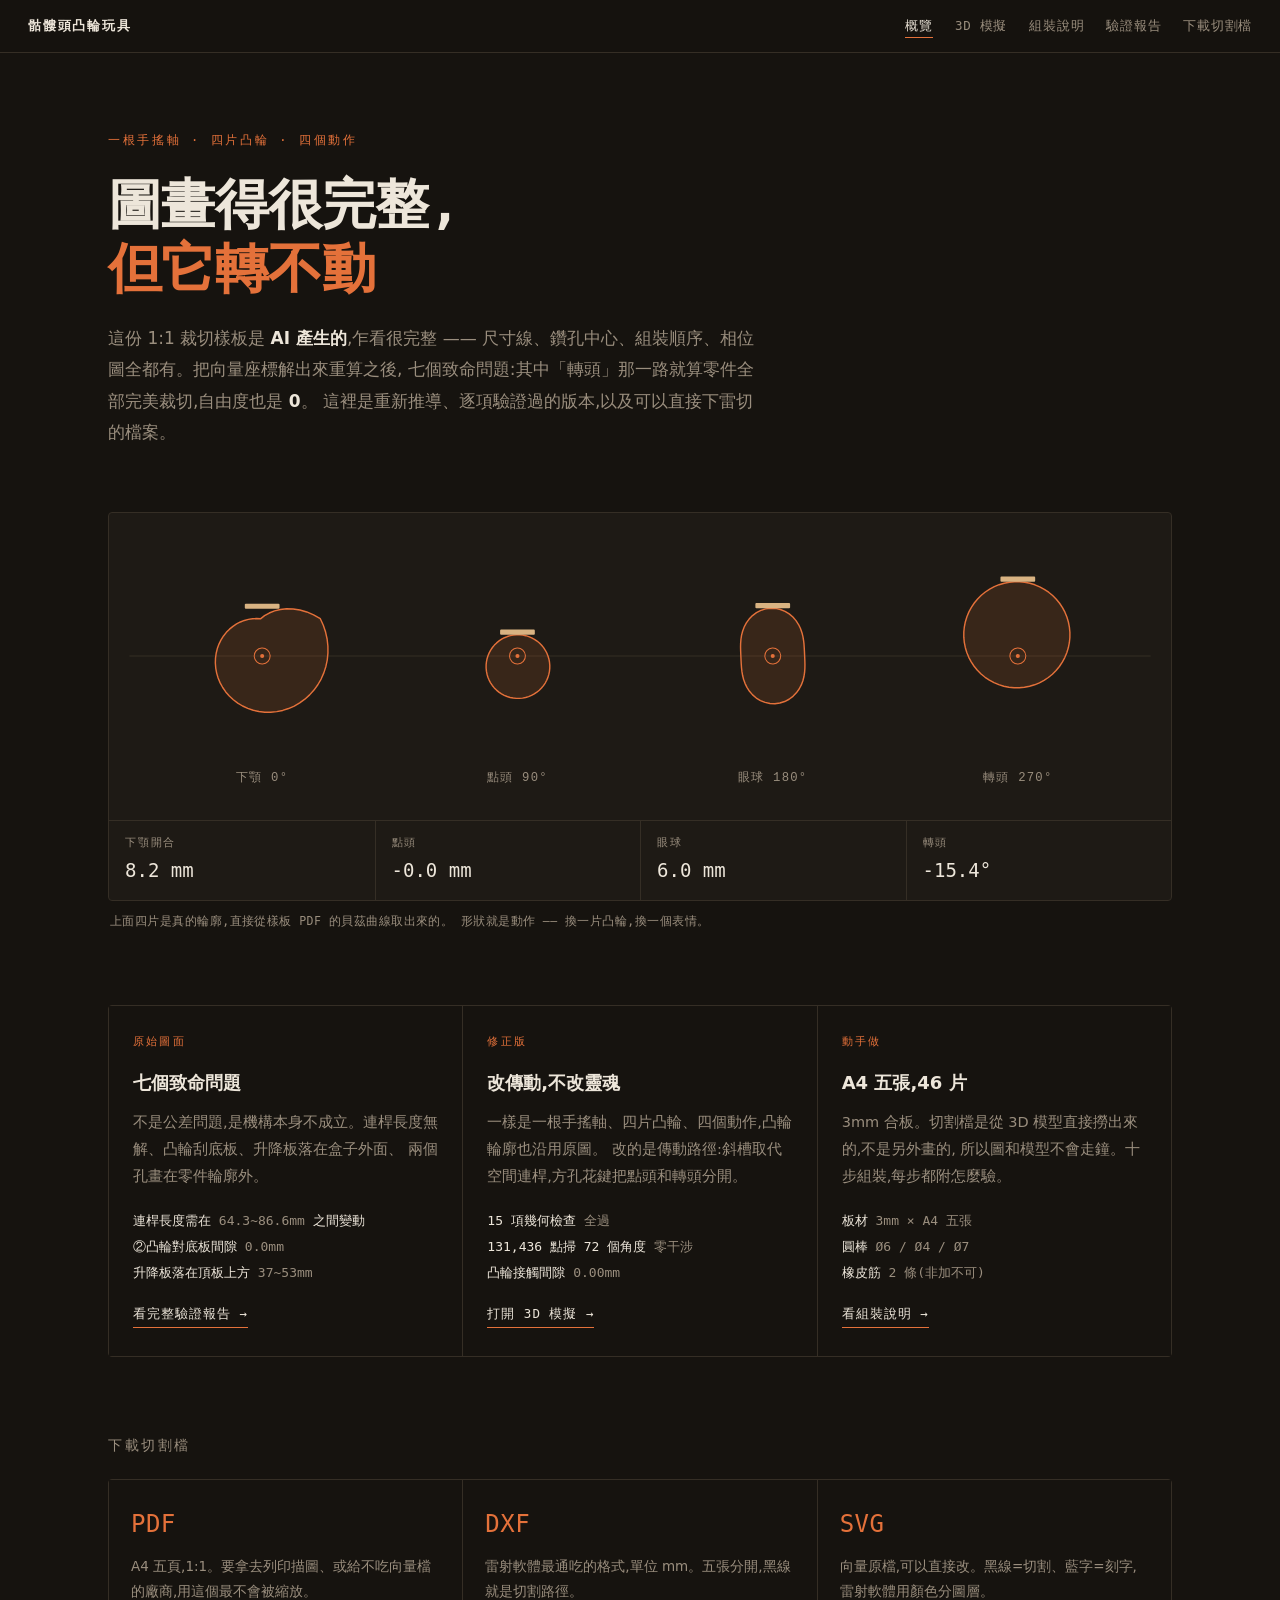
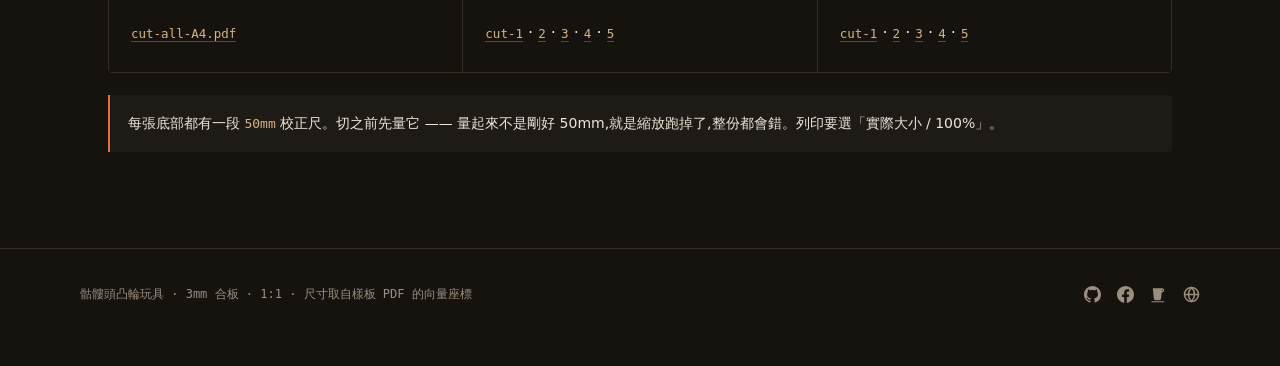
==== index.html @ 64c9e840 "fix: correct cloned blog footer link" ====
<!DOCTYPE html>
<html lang="zh-Hant">
<head>
<meta charset="utf-8">
<meta name="viewport" content="width=device-width,initial-scale=1">
<title>骷髏頭凸輪玩具 · 一根手搖軸,四個動作</title>
<meta name="description" content="一份 AI 產生的 1:1 裁切樣板,圖面很完整但機構轉不動。把向量座標解出來重算、修好、驗證,並附上可直接下雷切的檔案與組裝說明。">
<link rel="stylesheet" href="site.css">
</head>
<body>
<nav class="nav"><a class="brand" href="./">骷髏頭凸輪玩具</a>
  <a href="./" class="on">概覽</a>
  <a href="sim.html">3D 模擬</a>
  <a href="assembly.html">組裝說明</a>
  <a href="findings.html">驗證報告</a>
  <a href="#download">下載切割檔</a></nav>

<header class="hero">
  <p class="eyebrow">一根手搖軸 · 四片凸輪 · 四個動作</p>
  <h1>圖畫得很完整,<br><em>但它轉不動</em></h1>
  <p class="lede">這份 1:1 裁切樣板是 <strong>AI 產生的</strong>,乍看很完整 ——
    尺寸線、鑽孔中心、組裝順序、相位圖全都有。把向量座標解出來重算之後,
    七個致命問題:其中「轉頭」那一路就算零件全部完美裁切,自由度也是 <strong>0</strong>。
    這裡是重新推導、逐項驗證過的版本,以及可以直接下雷切的檔案。</p>
</header>

<section class="rig" aria-label="四片凸輪在同一根軸上轉動">
  <div class="rig-frame">
    <svg id="rig" viewBox="0 0 1040 300" role="img"
         aria-label="四片凸輪的真實輪廓,依相位差 0/90/180/270 度同軸轉動">
      <g id="rigG"></g>
    </svg>
    <div class="rig-read">
      <div><b>下顎開合</b><span id="v0">—</span></div>
      <div><b>點頭</b><span id="v1">—</span></div>
      <div><b>眼球</b><span id="v2">—</span></div>
      <div><b>轉頭</b><span id="v3">—</span></div>
    </div>
  </div>
  <p class="rig-cap">上面四片是真的輪廓,直接從樣板 PDF 的貝茲曲線取出來的。
    形狀就是動作 —— 換一片凸輪,換一個表情。</p>
</section>

<section class="wrap">
<div class="cards">
  <article class="card">
    <div class="k">原始圖面</div>
    <h3>七個致命問題</h3>
    <p>不是公差問題,是機構本身不成立。連桿長度無解、凸輪刮底板、升降板落在盒子外面、
       兩個孔畫在零件輪廓外。</p>
    <div class="num">連桿長度需在 <s>64.3~86.6mm</s> 之間變動<br>
      ②凸輪對底板間隙 <s>0.0mm</s><br>
      升降板落在頂板上方 <s>37~53mm</s></div>
    <a class="go" href="findings.html">看完整驗證報告 →</a>
  </article>
  <article class="card">
    <div class="k">修正版</div>
    <h3>改傳動,不改靈魂</h3>
    <p>一樣是一根手搖軸、四片凸輪、四個動作,凸輪輪廓也沿用原圖。
       改的是傳動路徑:斜槽取代空間連桿,方孔花鍵把點頭和轉頭分開。</p>
    <div class="num">15 項幾何檢查 <s>全過</s><br>
      131,436 點掃 72 個角度 <s>零干涉</s><br>
      凸輪接觸間隙 <s>0.00mm</s></div>
    <a class="go" href="sim.html">打開 3D 模擬 →</a>
  </article>
  <article class="card">
    <div class="k">動手做</div>
    <h3>A4 五張,46 片</h3>
    <p>3mm 合板。切割檔是從 3D 模型直接撈出來的,不是另外畫的,
       所以圖和模型不會走鐘。十步組裝,每步都附怎麼驗。</p>
    <div class="num">板材 <s>3mm × A4 五張</s><br>
      圓棒 <s>Ø6 / Ø4 / Ø7</s><br>
      橡皮筋 <s>2 條(非加不可)</s></div>
    <a class="go" href="assembly.html">看組裝說明 →</a>
  </article>
</div>
</section>

<section class="dl" id="download">
  <h2>下載切割檔</h2>
  <div class="dl-grid">
    <div class="dl-item">
      <div class="ext">PDF</div>
      <p>A4 五頁,1:1。要拿去列印描圖、或給不吃向量檔的廠商,用這個最不會被縮放。</p>
      <a href="cut/cut-all-A4.pdf" download>cut-all-A4.pdf</a>
    </div>
    <div class="dl-item">
      <div class="ext">DXF</div>
      <p>雷射軟體最通吃的格式,單位 mm。五張分開,黑線就是切割路徑。</p>
      <a href="cut/cut-1.dxf" download>cut-1</a> ·
      <a href="cut/cut-2.dxf" download>2</a> ·
      <a href="cut/cut-3.dxf" download>3</a> ·
      <a href="cut/cut-4.dxf" download>4</a> ·
      <a href="cut/cut-5.dxf" download>5</a>
    </div>
    <div class="dl-item">
      <div class="ext">SVG</div>
      <p>向量原檔,可以直接改。黑線=切割、藍字=刻字,雷射軟體用顏色分圖層。</p>
      <a href="cut/cut-1.svg" download>cut-1</a> ·
      <a href="cut/cut-2.svg" download>2</a> ·
      <a href="cut/cut-3.svg" download>3</a> ·
      <a href="cut/cut-4.svg" download>4</a> ·
      <a href="cut/cut-5.svg" download>5</a>
    </div>
  </div>
  <p class="warn">每張底部都有一段 <code>50mm</code> 校正尺。切之前先量它 ——
    量起來不是剛好 50mm,就是縮放跑掉了,整份都會錯。列印要選「實際大小 / 100%」。</p>
</section>

<script src="profiles.js"></script>
<script>
// 招牌:四片真凸輪同軸轉動。資料就是模擬器用的那一份。
(function(){
  const G=document.getElementById('rigG');
  const ecc=(R,e,n)=>Array.from({length:n||64},(_,i)=>{const t=i/(n||64)*Math.PI*2;
    return [R*Math.cos(t), e+R*Math.sin(t)];});
  const CAMS=[
    {name:'下顎', poly:PROFILES.cam1, ph:0,   x:150},
    {name:'點頭', poly:ecc(12,4),     ph:90,  x:400},
    {name:'眼球', poly:PROFILES.cam4, ph:180, x:650},
    {name:'轉頭', poly:ecc(20,8),     ph:270, x:890},
  ];
  const SC=2.6, AX=140;                 // 放大倍率 / 軸心在 svg 的 y
  const NS='http://www.w3.org/2000/svg';
  const el=(t,a)=>{const e=document.createElementNS(NS,t);for(const k in a)e.setAttribute(k,a[k]);return e;};
  // 軸線
  G.appendChild(el('line',{x1:20,y1:AX,x2:1020,y2:AX,stroke:'#352E25','stroke-width':1}));
  CAMS.forEach(c=>{
    c.g=el('g',{transform:`translate(${c.x},${AX})`});
    c.rot=el('g',{});
    c.path=el('polygon',{points:c.poly.map(p=>`${p[0]*SC},${-p[1]*SC}`).join(' '),
      fill:'rgba(228,113,58,.13)',stroke:'#E4713A','stroke-width':1.4,'stroke-linejoin':'round'});
    c.rot.appendChild(c.path);
    c.rot.appendChild(el('circle',{r:3*SC,fill:'none',stroke:'#E4713A','stroke-width':1}));
    c.g.appendChild(c.rot);
    c.g.appendChild(el('circle',{r:2,fill:'#E4713A'}));
    // 從動件:貼在凸輪最高點上的一小段平底
    c.fol=el('rect',{x:-17,width:34,height:5,fill:'#D9B382',rx:1});
    c.g.appendChild(c.fol);
    const t=el('text',{x:0,y:122,fill:'#9A8E7E','text-anchor':'middle',
      'font-family':'ui-monospace,monospace','font-size':12,'letter-spacing':1.2});
    t.textContent=c.name+' '+c.ph+'°'; c.g.appendChild(t);
    G.appendChild(c.g);
  });
  const liftUp=(poly,th)=>{const s=Math.sin(th),co=Math.cos(th);let m=-1e9;
    for(const p of poly){const v=p[0]*s+p[1]*co; if(v>m)m=v;} return m;};
  const rng=poly=>{let lo=1e9,hi=-1e9;for(let i=0;i<360;i++){const v=liftUp(poly,i*Math.PI/180);
    lo=Math.min(lo,v);hi=Math.max(hi,v);}return[lo,hi];};
  CAMS.forEach(c=>c.rg=rng(c.poly));
  const out=[document.getElementById('v0'),document.getElementById('v1'),
             document.getElementById('v2'),document.getElementById('v3')];
  const still=matchMedia('(prefers-reduced-motion: reduce)').matches;
  let th=0, last=performance.now();
  function frame(now){
    const dt=(now-last)/1000; last=now;
    if(!still) th=(th+0.75*dt)%(Math.PI*2);
    CAMS.forEach((c,i)=>{
      const a=th+c.ph*Math.PI/180;
      c.rot.setAttribute('transform',`rotate(${-a*180/Math.PI})`);
      const r=liftUp(c.poly,a);
      c.fol.setAttribute('y',(-r*SC-5).toFixed(1));
      if(i===0){                                   // 下顎:凸輪頂得越高,嘴閉得越緊
        out[i].textContent=(c.rg[1]-r).toFixed(1)+' mm';
      }else if(i===3){                              // 轉頭:斜槽把升程換成角度,臂長 30
        const sn=Math.max(-1,Math.min(1,-((r-c.rg[0])-8)/30));
        out[i].textContent=(Math.asin(sn)*180/Math.PI).toFixed(1)+'°';
      }else{
        out[i].textContent=(r-c.rg[0]).toFixed(1)+' mm';
      }
    });
    requestAnimationFrame(frame);
  }
  requestAnimationFrame(frame);
})();
</script>
<div class="foot"><div class="in">
  <span>骷髏頭凸輪玩具 · 3mm 合板 · 1:1 · 尺寸取自樣板 PDF 的向量座標</span>
  <span class="fi">
    <a href="https://github.com/yazelin/skull-cam-toy" target="_blank" rel="noopener" title="GitHub" aria-label="GitHub">
      <svg viewBox="0 0 16 16" width="17" height="17" fill="currentColor" aria-hidden="true"><path d="M8 0C3.58 0 0 3.58 0 8c0 3.54 2.29 6.53 5.47 7.59.4.07.55-.17.55-.38 0-.19-.01-.82-.01-1.49-2.01.37-2.53-.49-2.69-.94-.09-.23-.48-.94-.82-1.13-.28-.15-.68-.52-.01-.53.63-.01 1.08.58 1.23.82.72 1.21 1.87.87 2.33.66.07-.52.28-.87.51-1.07-1.78-.2-3.64-.89-3.64-3.95 0-.87.31-1.59.82-2.15-.08-.2-.36-1.02.08-2.12 0 0 .67-.21 2.2.82.64-.18 1.32-.27 2-.27s1.36.09 2 .27c1.53-1.04 2.2-.82 2.2-.82.44 1.1.16 1.92.08 2.12.51.56.82 1.27.82 2.15 0 3.07-1.87 3.75-3.65 3.95.29.25.54.73.54 1.48 0 1.07-.01 1.93-.01 2.2 0 .21.15.46.55.38A8.01 8.01 0 0 0 16 8c0-4.42-3.58-8-8-8Z"/></svg>
    </a>
    <a href="https://www.facebook.com/yaze.lin.gm" target="_blank" rel="noopener" title="Facebook" aria-label="Facebook">
      <svg viewBox="0 0 16 16" width="17" height="17" fill="currentColor" aria-hidden="true"><path d="M16 8.05C16 3.6 12.42 0 8 0S0 3.6 0 8.05C0 12.07 2.93 15.4 6.75 16v-5.62H4.72V8.05h2.03V6.28c0-2.02 1.2-3.13 3.02-3.13.88 0 1.79.16 1.79.16v1.97h-1.01c-.99 0-1.3.62-1.3 1.26v1.51h2.22l-.35 2.33H9.25V16C13.07 15.4 16 12.07 16 8.05Z"/></svg>
    </a>
    <a href="https://buymeacoffee.com/yazelin" target="_blank" rel="noopener" title="請亞澤喝杯咖啡" aria-label="Buy Me a Coffee">
      <svg viewBox="0 0 24 24" width="17" height="17" fill="currentColor" aria-hidden="true"><path d="M4 3h13a3 3 0 0 1 0 6h-.6l-.7 8.2A3 3 0 0 1 12.7 20H8.3a3 3 0 0 1-3-2.8L4 3Zm12.6 4H17a1 1 0 0 0 0-2h-.23l-.17 2ZM2 21.5h18v1.5H2v-1.5Z"/></svg>
    </a>
    <a href="https://yazelin.github.io/" target="_blank" rel="noopener" title="亞澤的部落格" aria-label="亞澤的部落格">
      <svg viewBox="0 0 16 16" width="17" height="17" fill="none" stroke="currentColor" stroke-width="1.4" aria-hidden="true"><circle cx="8" cy="8" r="6.6"/><path d="M1.4 8h13.2M8 1.4c1.9 2 2.9 4.2 2.9 6.6S9.9 12.6 8 14.6C6.1 12.6 5.1 10.4 5.1 8S6.1 3.4 8 1.4Z"/></svg>
    </a>
  </span>
</div></div>

<!-- yz-promo-footer v9 | 三件套+BMC 注意力效果 | https://github.com/yazelin/promo-footer-skill -->
<script>
(function(){"use strict";
if(window.__yzPromoInit)return;window.__yzPromoInit=1;
try{if(window.matchMedia&&matchMedia("(prefers-reduced-motion: reduce)").matches)return}catch(e){}
var REPO="skull-cam-toy",INJECT=false,ADDBLOG=true;
var GH=REPO?"https://github.com/yazelin/"+REPO:"https://github.com/yazelin";
var LINES=["嘿，這裡這裡，我是咖啡按鈕","我是一顆很努力的按鈕，求被點一下","噓，亞澤不知道我在偷偷拉贊助","你看我跳得這麼賣力，不請一杯嗎？","不請也沒關係，你來玩我就很開心","免費給你玩的，想寵亞澤再說","一杯咖啡，是下一個作品的燃料","你的咖啡會變成下一個作品，真的","咖啡因進入亞澤體內，程式碼就會長出來","亞澤說，有人請咖啡他會開心一整天","只是一杯咖啡，但亞澤會記得你","用愛發電中，咖啡因可提升發電效率","覺得好玩嗎？抖內一下下","這個網站沒有廣告，只有我這顆按鈕"];
var ICONS={blog:'<svg viewBox="0 0 24 24" width="18" height="18" fill="currentColor" aria-hidden="true"><path d="M12 2C6.48 2 2 6.48 2 12s4.48 10 10 10 10-4.48 10-10S17.52 2 12 2zm-1 17.93c-3.95-.49-7-3.85-7-7.93 0-.62.08-1.21.21-1.79L9 15v1c0 1.1.9 2 2 2v1.93zm6.9-2.54c-.26-.81-1-1.39-1.9-1.39h-1v-3c0-.55-.45-1-1-1H8v-2h2c.55 0 1-.45 1-1V7h2c1.1 0 2-.9 2-2v-.41c2.93 1.19 5 4.06 5 7.41 0 2.08-.8 3.97-2.1 5.39z"/></svg>',gh:'<svg viewBox="0 0 24 24" width="18" height="18" fill="currentColor" aria-hidden="true"><path d="M12 .297c-6.63 0-12 5.373-12 12 0 5.303 3.438 9.8 8.205 11.385.6.113.82-.258.82-.577 0-.285-.01-1.04-.015-2.04-3.338.724-4.042-1.61-4.042-1.61C4.422 18.07 3.633 17.7 3.633 17.7c-1.087-.744.084-.729.084-.729 1.205.084 1.838 1.236 1.838 1.236 1.07 1.835 2.809 1.305 3.495.998.108-.776.417-1.305.76-1.605-2.665-.3-5.466-1.332-5.466-5.93 0-1.31.465-2.38 1.235-3.22-.135-.303-.54-1.523.105-3.176 0 0 1.005-.322 3.3 1.23.96-.267 1.98-.399 3-.405 1.02.006 2.04.138 3 .405 2.28-1.552 3.285-1.23 3.285-1.23.645 1.653.24 2.873.12 3.176.765.84 1.23 1.91 1.23 3.22 0 4.61-2.805 5.625-5.475 5.92.42.36.81 1.096.81 2.22 0 1.606-.015 2.896-.015 3.286 0 .315.21.69.825.57C20.565 22.092 24 17.592 24 12.297c0-6.627-5.373-12-12-12"/></svg>',fb:'<svg viewBox="0 0 24 24" width="18" height="18" fill="currentColor" aria-hidden="true"><path d="M9.101 23.691v-7.98H6.627v-3.667h2.474v-1.58c0-4.085 1.848-5.978 5.858-5.978.401 0 .955.042 1.468.103a8.68 8.68 0 0 1 1.141.195v3.325a8.623 8.623 0 0 0-.653-.036 26.805 26.805 0 0 0-.733-.009c-.707 0-1.259.096-1.675.309a1.686 1.686 0 0 0-.679.622c-.258.42-.374.995-.374 1.752v1.297h3.919l-.386 2.103-.287 1.564h-3.246v8.245C19.396 23.238 24 18.179 24 12.044c0-6.627-5.373-12-12-12s-12 5.373-12 12c0 5.628 3.874 10.35 9.101 11.647Z"/></svg>',bmc:'<svg viewBox="0 0 24 24" width="18" height="18" fill="currentColor" aria-hidden="true"><path d="M20.216 6.415l-.132-.666c-.119-.598-.388-1.163-1.001-1.379-.197-.069-.42-.098-.57-.241-.152-.143-.196-.366-.231-.572-.065-.378-.125-.756-.192-1.133-.057-.325-.102-.69-.25-.987-.195-.4-.597-.634-.996-.788a5.723 5.723 0 00-.626-.194c-1-.263-2.05-.36-3.077-.416a25.834 25.834 0 00-3.7.062c-.915.083-1.88.184-2.75.5-.318.116-.646.256-.888.501-.297.302-.393.77-.177 1.146.154.267.415.456.692.58.36.162.737.284 1.123.366 1.075.238 2.189.331 3.287.37 1.218.05 2.437.01 3.65-.118.299-.033.598-.073.896-.119.352-.054.578-.513.474-.834-.124-.383-.457-.531-.834-.473-.466.074-.96.108-1.382.146-1.177.08-2.358.082-3.536.006a22.228 22.228 0 01-1.157-.107c-.086-.01-.18-.025-.258-.036-.243-.036-.484-.08-.724-.13-.111-.027-.111-.185 0-.212h.005c.277-.06.557-.108.838-.147h.002c.131-.009.263-.032.394-.048a25.076 25.076 0 013.426-.12c.674.019 1.347.067 2.017.144l.228.031c.267.04.533.088.798.145.392.085.895.113 1.07.542.055.137.08.288.111.431l.319 1.484a.237.237 0 01-.199.284h-.003c-.037.006-.075.01-.112.015a36.704 36.704 0 01-4.743.295 37.059 37.059 0 01-4.699-.304c-.14-.017-.293-.042-.417-.06-.326-.048-.649-.108-.973-.161-.393-.065-.768-.032-1.123.161-.29.16-.527.404-.675.701-.154.316-.199.66-.267 1-.069.34-.176.707-.135 1.056.087.753.613 1.365 1.37 1.502a39.69 39.69 0 0011.343.376.483.483 0 01.535.53l-.071.697-1.018 9.907c-.041.41-.047.832-.125 1.237-.122.637-.553 1.028-1.182 1.171-.577.131-1.165.2-1.756.205-.656.004-1.31-.025-1.966-.022-.699.004-1.556-.06-2.095-.58-.475-.458-.54-1.174-.605-1.793l-.731-7.013-.322-3.094c-.037-.351-.286-.695-.678-.678-.336.015-.718.3-.678.679l.228 2.185.949 9.112c.147 1.344 1.174 2.068 2.446 2.272.742.12 1.503.144 2.257.156.966.016 1.942.053 2.892-.122 1.408-.258 2.465-1.198 2.616-2.657.34-3.332.683-6.663 1.024-9.995l.215-2.087a.484.484 0 01.39-.426c.402-.078.787-.212 1.074-.518.455-.488.546-1.124.385-1.766zm-1.478.772c-.145.137-.363.201-.578.233-2.416.359-4.866.54-7.308.46-1.748-.06-3.477-.254-5.207-.498-.17-.024-.353-.055-.47-.18-.22-.236-.111-.71-.054-.995.052-.26.152-.609.463-.646.484-.057 1.046.148 1.526.22.577.088 1.156.159 1.737.212 2.48.226 5.002.19 7.472-.14.45-.06.899-.13 1.345-.21.399-.072.84-.206 1.08.206.166.281.188.657.162.974a.544.544 0 01-.169.364zm-6.159 3.9c-.862.37-1.84.788-3.109.788a5.884 5.884 0 01-1.569-.217l.877 9.004c.065.78.717 1.38 1.5 1.38 0 0 1.243.065 1.658.065.447 0 1.786-.065 1.786-.065.783 0 1.434-.6 1.499-1.38l.94-9.95a3.996 3.996 0 00-1.322-.238c-.826 0-1.491.284-2.26.613z"/></svg>'};
var CSS="@keyframes yzIdle{0%,55%,100%{transform:translateY(0)}62%{transform:translateY(-4px)}70%{transform:translateY(0)}78%{transform:translateY(-2px)}84%{transform:translateY(0)}}"+
".yz-idle{animation:yzIdle 2.6s ease-in-out infinite}"+
"@keyframes yzHop{0%,100%{transform:translateY(0)}20%{transform:translateY(-6px) scale(1.04)}40%{transform:translateY(0) scale(1)}55%{transform:translateY(-3px)}70%{transform:translateY(0)}}"+
".yz-hop{animation:yzHop .9s cubic-bezier(.36,.07,.19,.97)}"+
".yz-bubble{position:fixed;z-index:2147483000;max-width:200px;padding:6px 11px;border-radius:14px;background:#fffdf7;color:#4a3f35;border:1px solid rgba(0,0,0,.1);box-shadow:0 4px 14px rgba(0,0,0,.18);font:13px/1.5 system-ui,-apple-system,'Noto Sans TC',sans-serif;pointer-events:none;opacity:0;transform:translateY(5px);transition:opacity .25s ease,transform .25s ease}"+
".yz-bubble.yz-on{opacity:1;transform:translateY(0)}"+
".yz-bubble::after{content:'';position:absolute;left:var(--yz-tail,50%);margin-left:-6px;border:6px solid transparent}"+
".yz-bubble.yz-above::after{bottom:-6px;border-bottom:0;border-top:6px solid #fffdf7}"+
".yz-bubble.yz-below::after{top:-6px;border-top:0;border-bottom:6px solid #fffdf7}"+
".yz-cluster{position:fixed;right:12px;bottom:12px;z-index:2147482999;display:flex;gap:10px}"+
".yz-cluster a{display:inline-flex;align-items:center;justify-content:center;width:38px;height:38px;border-radius:50%;background:rgba(22,26,35,.72);color:#fff;border:1px solid rgba(255,255,255,.28);backdrop-filter:blur(4px);transition:transform .15s,background .15s}"+
".yz-cluster a:hover{transform:translateY(-2px);background:rgba(22,26,35,.92)}";
var bubble,anchor;
function addCss(){if(document.getElementById("yz-promo-css"))return;var s=document.createElement("style");s.id="yz-promo-css";s.textContent=CSS;document.head.appendChild(s)}
function inFooter(el){try{return !!(el.closest&&el.closest('footer,nav,[class*="footer"],[id*="footer"]'))}catch(e){return false}}
function findAnchor(){var as=document.querySelectorAll('a[href*="buymeacoffee.com/yazelin"]');if(!as.length)return null;
var vis=[],i,r;for(i=0;i<as.length;i++){r=as[i].getBoundingClientRect();if(r.width||r.height)vis.push(as[i])}
var pool=vis.length?vis:[].slice.call(as);
for(i=0;i<pool.length;i++)if(inFooter(pool[i]))return pool[i];
return pool[pool.length-1]}
function inject(){if(!INJECT||findAnchor()||document.querySelector(".yz-cluster"))return;
var n=document.createElement("nav");n.className="yz-cluster";n.setAttribute("aria-label","作者連結");
n.innerHTML='<a href="'+GH+'" target="_blank" rel="noopener" aria-label="GitHub 原始碼" title="GitHub 原始碼">'+ICONS.gh+'</a>'+
'<a href="https://www.facebook.com/yaze.lin.gm" target="_blank" rel="noopener" aria-label="Facebook" title="Facebook">'+ICONS.fb+'</a>'+
'<a href="https://buymeacoffee.com/yazelin" target="_blank" rel="noopener" aria-label="請亞澤喝杯咖啡 Buy me a coffee" title="請亞澤喝杯咖啡 Buy me a coffee">'+ICONS.bmc+'</a>'+
(ADDBLOG?'<a class="yz-blog" href="https://yazelin.github.io/" target="_blank" rel="noopener" aria-label="亞澤的部落格" title="亞澤的部落格">'+ICONS.blog+'</a>':'');
document.body.appendChild(n)}
function blogLinked(){var as=document.querySelectorAll('a[href^="https://yazelin.github.io"]');for(var i=0;i<as.length;i++){try{if(new URL(as[i].href).pathname==="/")return true}catch(e){}}return false}
function addBlog(){if(!ADDBLOG||document.querySelector(".yz-blog")||blogLinked()||!inFooter(anchor))return;
var c=anchor.cloneNode(true);c.classList.remove("yz-hop","yz-idle");c.classList.add("yz-blog");
c.href="https://yazelin.github.io/";c.setAttribute("aria-label","亞澤的部落格");c.setAttribute("title","亞澤的部落格");
if(c.querySelector("svg")){var hasText=!!c.textContent.trim();c.innerHTML=ICONS.blog+(hasText?"部落格":"")}else{c.textContent="部落格"}
anchor.parentNode.insertBefore(c,anchor.nextSibling)}
function hop(){anchor.classList.remove("yz-hop");void anchor.offsetWidth;anchor.classList.add("yz-hop")}
var shown=0,MAX_SHOWS=3;
function say(){if(document.hidden)return;var r=anchor.getBoundingClientRect();if(!r.width&&!r.height)return;if(r.bottom<0||r.top>innerHeight)return;shown++;
bubble.textContent=LINES[Math.floor(Math.random()*LINES.length)];
bubble.classList.remove("yz-on","yz-above","yz-below");
bubble.style.left="0px";bubble.style.top="0px";
var bw=bubble.offsetWidth,bh=bubble.offsetHeight,cx=r.left+r.width/2;
var left=Math.max(8,Math.min(cx-bw/2,innerWidth-bw-8));
var above=r.top-bh-12>=8;
bubble.style.left=left+"px";
bubble.style.top=(above?r.top-bh-12:r.bottom+12)+"px";
bubble.classList.add(above?"yz-above":"yz-below");
bubble.style.setProperty("--yz-tail",Math.max(12,Math.min(cx-left,bw-12))+"px");
hop();
requestAnimationFrame(function(){bubble.classList.add("yz-on")});
setTimeout(function(){bubble.classList.remove("yz-on")},4200)}
function start(){addCss();inject();anchor=findAnchor();if(!anchor)return false;
try{if(getComputedStyle(anchor).display==="inline")anchor.style.display="inline-block"}catch(e){}
anchor.classList.add("yz-idle");
anchor.addEventListener("animationend",function(e){if(e.animationName==="yzHop")anchor.classList.remove("yz-hop")});
try{addBlog()}catch(e){}
bubble=document.createElement("div");bubble.className="yz-bubble";bubble.setAttribute("aria-hidden","true");document.body.appendChild(bubble);
window.__yzPromo=say;
(function loop(first){if(shown>=MAX_SHOWS)return;setTimeout(function(){say();loop(false)},first?18e3+Math.random()*12e3:9e4+Math.random()*9e4)})(true);
return true}
function boot(){var tries=0;(function t(){if(start())return;if(++tries<20)setTimeout(t,1500)})()}
if(document.readyState==="loading")document.addEventListener("DOMContentLoaded",boot);else boot();
})();
</script>


</body>
</html>
---- site.css ----
/* 骷髏頭凸輪玩具 —— 站台樣式
   調性:木屑色的暖石墨底 + 合板色 + 凸輪橘。一個重點色,其餘全部安靜。
   顯示字用等寬 —— 工程圖上的標註本來就是等寬字。 */
:root{
  --ink:#16130F;      /* 底:暖石墨,不是純黑 */
  --panel:#1E1A15;
  --rule:#352E25;
  --ply:#D9B382;      /* 合板 */
  --cam:#E4713A;      /* 凸輪橘,全站唯一重點色 */
  --paper:#EDE6DA;
  --dim:#9A8E7E;
  --ok:#4EC9A0;
  --mono:ui-monospace,"SFMono-Regular","JetBrains Mono","Roboto Mono","DejaVu Sans Mono",monospace;
  --sans:"Noto Sans TC","PingFang TC","Microsoft JhengHei",system-ui,sans-serif;
}
*{box-sizing:border-box}
html{scroll-behavior:smooth}
body{
  margin:0;background:var(--ink);color:var(--paper);
  font-family:var(--sans);font-size:16px;line-height:1.85;
  -webkit-font-smoothing:antialiased;
}
a{color:var(--ply);text-decoration:none;border-bottom:1px solid rgba(217,179,130,.35)}
a:hover{color:var(--cam);border-bottom-color:var(--cam)}
:focus-visible{outline:2px solid var(--cam);outline-offset:3px}

/* ---------- 導覽 ---------- */
.nav{
  position:sticky;top:0;z-index:20;display:flex;flex-wrap:wrap;align-items:center;gap:4px 22px;
  padding:14px 28px;background:rgba(22,19,15,.92);backdrop-filter:blur(8px);
  border-bottom:1px solid var(--rule);
  font-family:var(--mono);font-size:12.5px;letter-spacing:.06em;
}
.nav a{border:0;color:var(--dim)}
.nav a:hover,.nav a.on{color:var(--paper)}
.nav a.on{box-shadow:inset 0 -6px 0 -5px var(--cam)}
.nav .brand{
  color:var(--paper);font-weight:600;letter-spacing:.14em;margin-right:auto;
  font-size:13px;
}

/* ---------- 首頁 ---------- */
.hero{max-width:1120px;margin:0 auto;padding:76px 28px 20px}
.eyebrow{
  font-family:var(--mono);font-size:12px;letter-spacing:.22em;color:var(--cam);
  text-transform:uppercase;margin:0 0 22px;
}
.hero h1{max-width:none;
  font-family:var(--mono);font-weight:600;
  font-size:clamp(30px,5.4vw,54px);line-height:1.18;letter-spacing:-.01em;
  margin:0 0 22px;
}
.hero h1 em{font-style:normal;color:var(--cam)}
.lede{max-width:60ch;color:var(--dim);font-size:17px;margin:0}
.lede strong{color:var(--paper);font-weight:600}

/* ---------- 招牌:活的凸輪軸 ---------- */
.rig{max-width:1120px;margin:44px auto 0;padding:0 28px}
.rig-frame{
  border:1px solid var(--rule);background:
    linear-gradient(var(--panel),var(--panel)) padding-box;
  border-radius:4px;overflow:hidden;
}
.rig-frame svg{display:block;width:100%;height:auto}
.rig-read{
  display:grid;grid-template-columns:repeat(4,1fr);
  border-top:1px solid var(--rule);font-family:var(--mono);
}
.rig-read div{padding:12px 16px;border-left:1px solid var(--rule)}
.rig-read div:first-child{border-left:0}
.rig-read b{display:block;font-size:11px;letter-spacing:.16em;color:var(--dim);font-weight:400}
.rig-read span{font-size:19px;color:var(--paper);font-variant-numeric:tabular-nums}
.rig-cap{
  font-family:var(--mono);font-size:11.5px;color:var(--dim);
  margin:10px 2px 0;letter-spacing:.04em;
}

/* ---------- 卡片 ---------- */
.cards{
  max-width:1120px;margin:72px auto 0;padding:0 28px;
  display:grid;gap:1px;background:var(--rule);border:1px solid var(--rule);border-radius:4px;
  grid-template-columns:repeat(auto-fit,minmax(268px,1fr));
}
.cards{padding:0;margin-left:auto;margin-right:auto;max-width:calc(1120px - 0px)}
.wrap{max-width:1120px;margin:0 auto;padding:0 28px}
.card{background:var(--ink);padding:26px 24px 28px;display:flex;flex-direction:column}
.card .k{font-family:var(--mono);font-size:11px;letter-spacing:.2em;color:var(--cam);margin-bottom:14px}
.card h3{margin:0 0 10px;font-size:18px;font-weight:600}
.card p{margin:0 0 18px;color:var(--dim);font-size:14.5px;flex:1}
.card .num{font-family:var(--mono);font-size:13px;color:var(--paper);margin-bottom:16px;line-height:2}
.card .num s{text-decoration:none;color:var(--dim)}
.card a.go{
  font-family:var(--mono);font-size:12.5px;letter-spacing:.08em;border:0;
  color:var(--paper);align-self:flex-start;border-bottom:1px solid var(--cam);padding-bottom:2px;
}
.card a.go:hover{color:var(--cam)}

/* ---------- 下載 ---------- */
.dl{max-width:1120px;margin:76px auto 0;padding:0 28px}
.dl h2,.doc h2{font-family:var(--mono);font-size:14px;letter-spacing:.18em;color:var(--dim);
  font-weight:400;margin:0 0 20px;text-transform:uppercase}
.dl-grid{display:grid;gap:1px;background:var(--rule);border:1px solid var(--rule);border-radius:4px;
  grid-template-columns:repeat(auto-fit,minmax(210px,1fr))}
.dl-item{background:var(--ink);padding:22px 22px 24px}
.dl-item .ext{font-family:var(--mono);font-size:24px;color:var(--cam);letter-spacing:.02em}
.dl-item p{margin:8px 0 14px;font-size:13.5px;color:var(--dim)}
.dl-item a{font-family:var(--mono);font-size:12.5px}
.warn{
  margin:22px 0 0;padding:16px 18px;border-left:2px solid var(--cam);background:var(--panel);
  font-size:14px;color:var(--paper);border-radius:0 4px 4px 0;
}
.warn code{font-family:var(--mono);font-size:13px;color:var(--ply)}

/* ---------- 文件頁 ---------- */
.doc{max-width:820px;margin:0 auto;padding:56px 28px 100px}
.doc h1{font-family:var(--mono);font-size:clamp(26px,4vw,38px);line-height:1.25;
  margin:0 0 28px;font-weight:600;letter-spacing:-.01em}
.doc h2{margin:56px 0 18px;font-size:15px;color:var(--cam)}
.doc h3{margin:38px 0 12px;font-size:17px;font-weight:600}
.doc h4{margin:26px 0 8px;font-size:15px;color:var(--ply)}
.doc p{margin:0 0 16px}
.doc ul,.doc ol{margin:0 0 18px;padding-left:1.4em}
.doc li{margin:6px 0}
.doc hr{border:0;border-top:1px solid var(--rule);margin:46px 0}
.doc blockquote{
  margin:20px 0;padding:14px 18px;border-left:2px solid var(--ok);
  background:var(--panel);color:var(--paper);border-radius:0 4px 4px 0;font-size:14.5px;
}
.doc code{font-family:var(--mono);font-size:.9em;background:var(--panel);
  padding:.12em .42em;border-radius:3px;color:var(--ply)}
.doc pre{background:var(--panel);border:1px solid var(--rule);border-radius:4px;
  padding:16px 18px;overflow-x:auto;margin:0 0 20px}
.doc pre code{background:0;padding:0;color:var(--paper);font-size:13px;line-height:1.7}
.tw{overflow-x:auto;margin:0 0 24px;border:1px solid var(--rule);border-radius:4px}
.doc table{border-collapse:collapse;width:100%;font-size:14px}
.doc th,.doc td{padding:9px 14px;text-align:left;border-bottom:1px solid var(--rule);vertical-align:top}
.doc th{font-family:var(--mono);font-size:11.5px;letter-spacing:.1em;color:var(--dim);
  font-weight:400;background:var(--panel);white-space:nowrap}
.doc tr:last-child td{border-bottom:0}
.doc td code{white-space:nowrap}

/* ---------- 模擬頁 ---------- */
.simwrap{height:calc(100vh - 50px);min-height:520px}

/* ---------- 頁尾 ---------- */
.foot{border-top:1px solid var(--rule);margin-top:96px;padding:34px 28px 60px;
  font-family:var(--mono);font-size:12px;color:var(--dim)}
.foot .in{max-width:1120px;margin:0 auto;display:flex;flex-wrap:wrap;gap:10px 28px;align-items:center}
.foot a{border:0;color:var(--dim)}
.foot a:hover{color:var(--cam)}
.foot .fi{display:inline-flex;gap:16px;align-items:center;margin-left:auto}
.foot .fi a{display:inline-flex;color:var(--dim);transition:color .2s}
.foot .fi a:hover{color:var(--cam)}

@media (max-width:640px){
  .hero{padding-top:48px}
  .rig-read{grid-template-columns:repeat(2,1fr)}
  .rig-read div:nth-child(3){border-left:0}
  .rig-read div{border-top:1px solid var(--rule)}
  .rig-read div:nth-child(-n+2){border-top:0}
}
@media (prefers-reduced-motion:reduce){
  html{scroll-behavior:auto}
  .rig-frame svg *{animation:none!important}
}
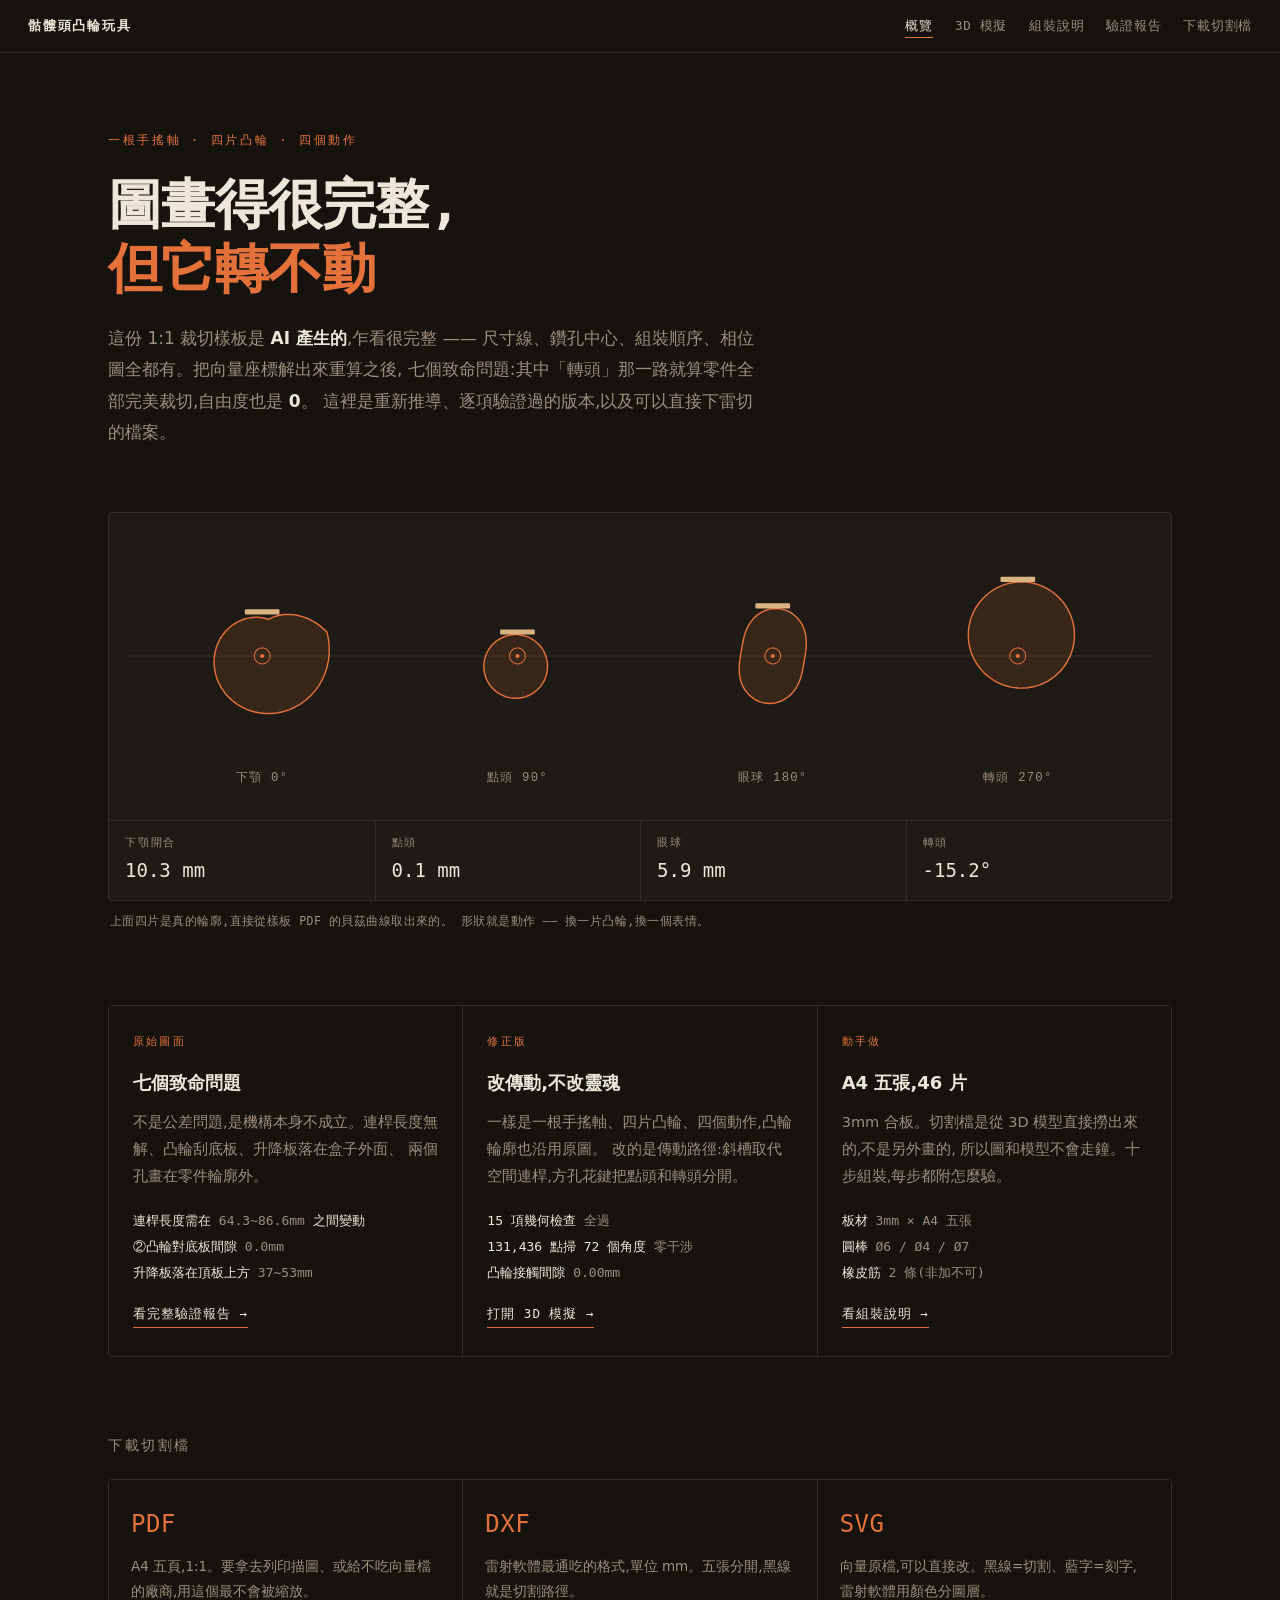
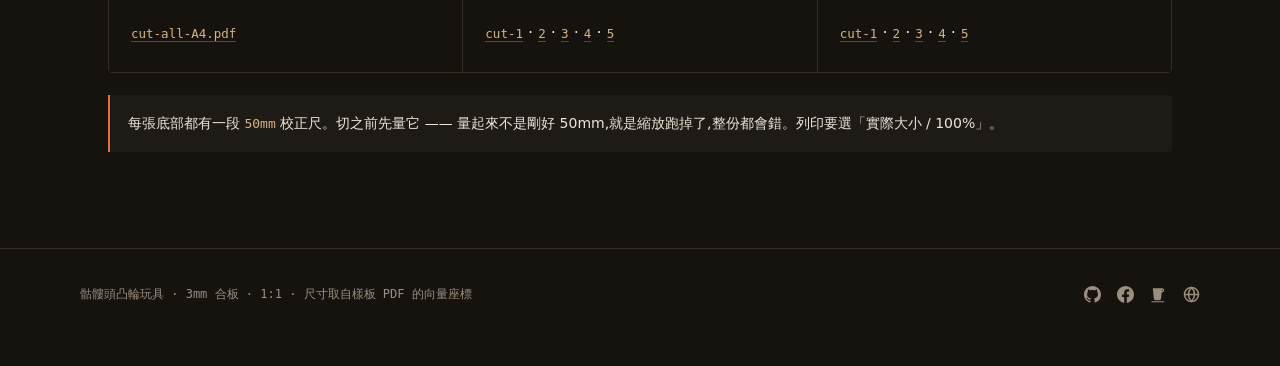
==== commit 89ee59e8: "promo footer v10:加站台開啟計數 只送站名到 k-rider worker 的 /hit,後端只記「哪天、哪站、被打開幾次」, 不存 IP、不設 cookie、不記 referrer。" ====
--- a/index.html
+++ b/index.html
@@ -195,6 +195,10 @@
 <script>
 (function(){"use strict";
 if(window.__yzPromoInit)return;window.__yzPromoInit=1;
+/* 開啟計數。只送站名,後端只記「哪天、哪站、幾次」,不存 IP、不設 cookie、不給識別碼。
+   有一半的作品是純靜態沒後端,以前根本不知道有沒有人在用。這行要放在下面那個
+   prefers-reduced-motion 的 return 之前,不然關動畫的人就不會被算到。 */
+try{if(location.hostname==="yazelin.github.io"&&navigator.sendBeacon)navigator.sendBeacon("https://k-rider-api.yazelinj303.workers.dev/hit?s=skull-cam-toy")}catch(e){}
 try{if(window.matchMedia&&matchMedia("(prefers-reduced-motion: reduce)").matches)return}catch(e){}
 var REPO="skull-cam-toy",INJECT=false,ADDBLOG=true;
 var GH=REPO?"https://github.com/yazelin/"+REPO:"https://github.com/yazelin";
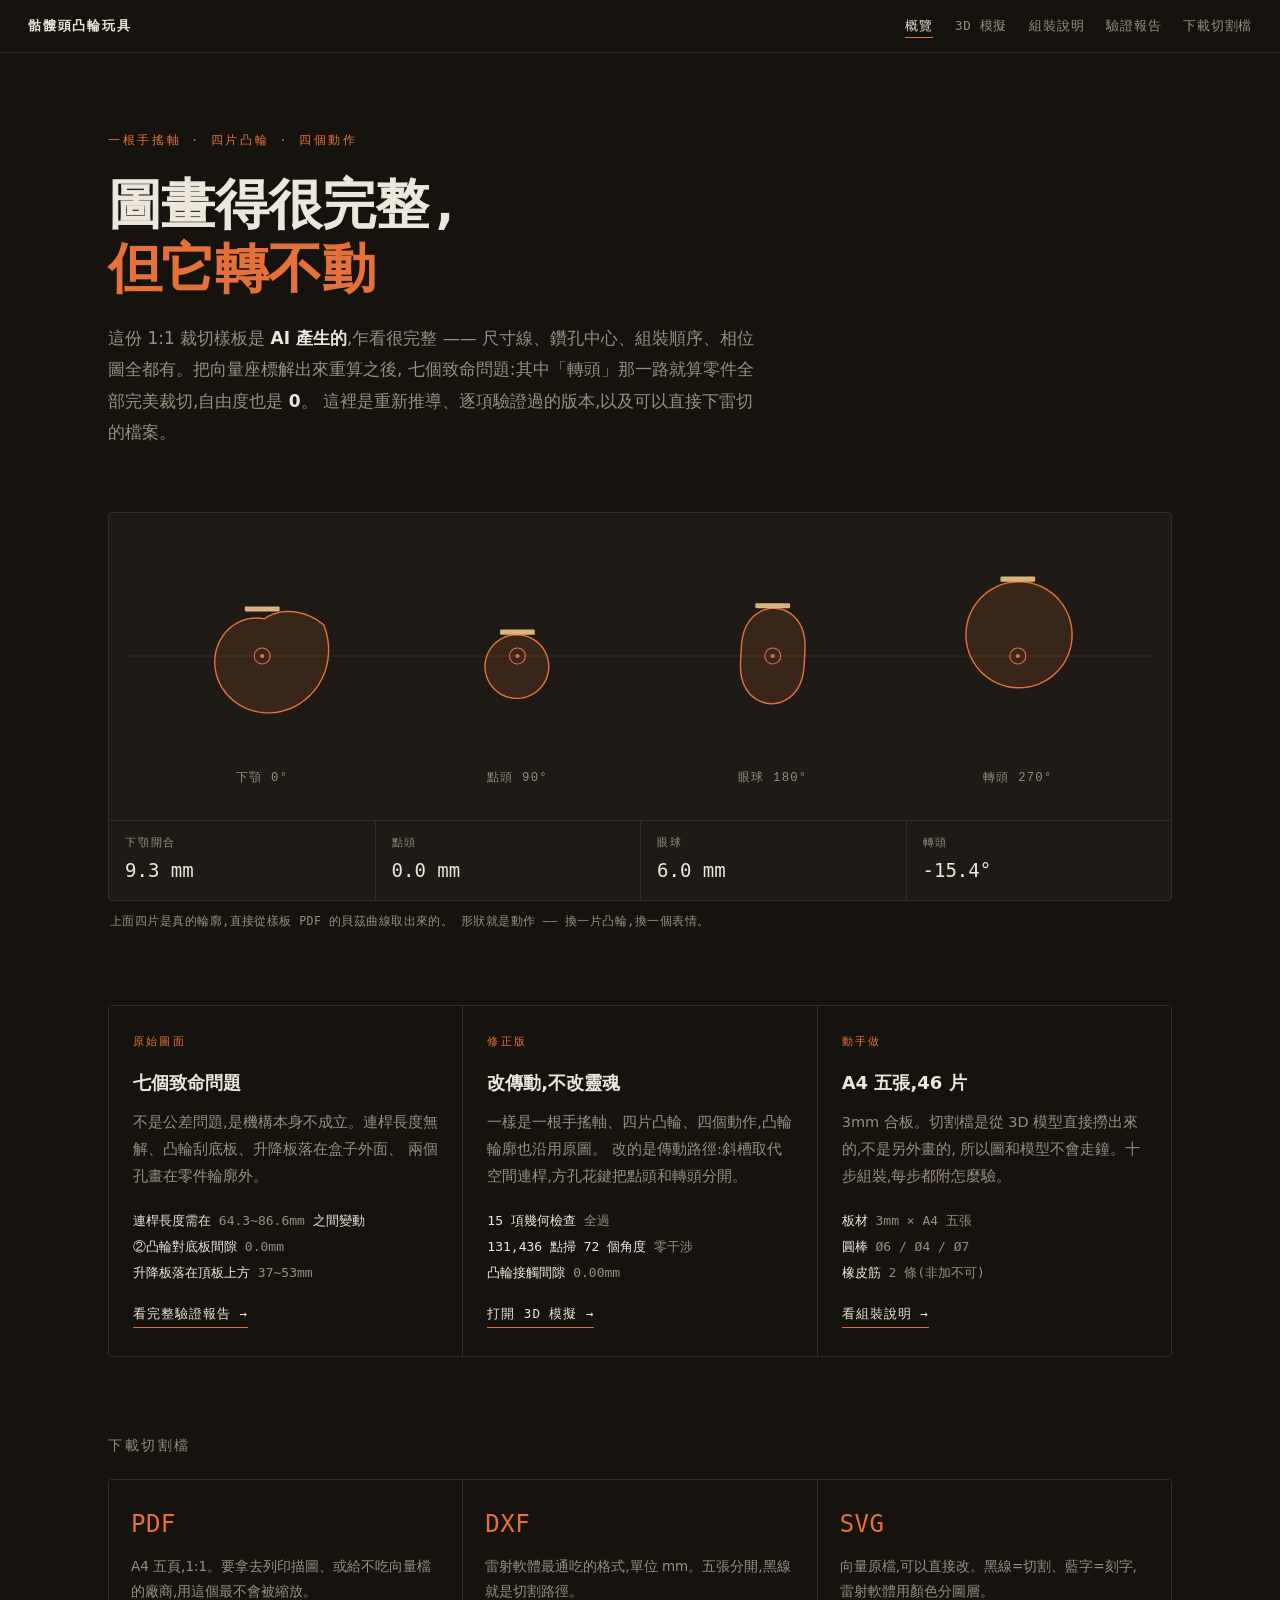
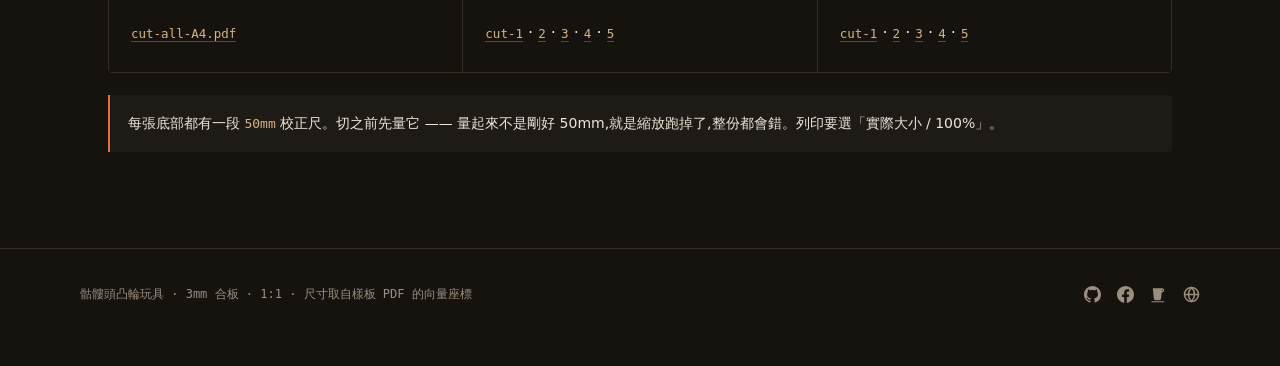
==== commit fb2dd0d0: "promo footer:版號標記補正 v9→v10 apply.py 的 VERSION 早就是 10,但模板裡那行註解還寫 v9(要人工同步、漏改了), 於是每次捲版都重寫全部檔案卻永遠升不上去。" ====
--- a/index.html
+++ b/index.html
@@ -191,7 +191,7 @@
   </span>
 </div></div>
 
-<!-- yz-promo-footer v9 | 三件套+BMC 注意力效果 | https://github.com/yazelin/promo-footer-skill -->
+<!-- yz-promo-footer v10 | 三件套+BMC 注意力效果 | https://github.com/yazelin/promo-footer-skill -->
 <script>
 (function(){"use strict";
 if(window.__yzPromoInit)return;window.__yzPromoInit=1;
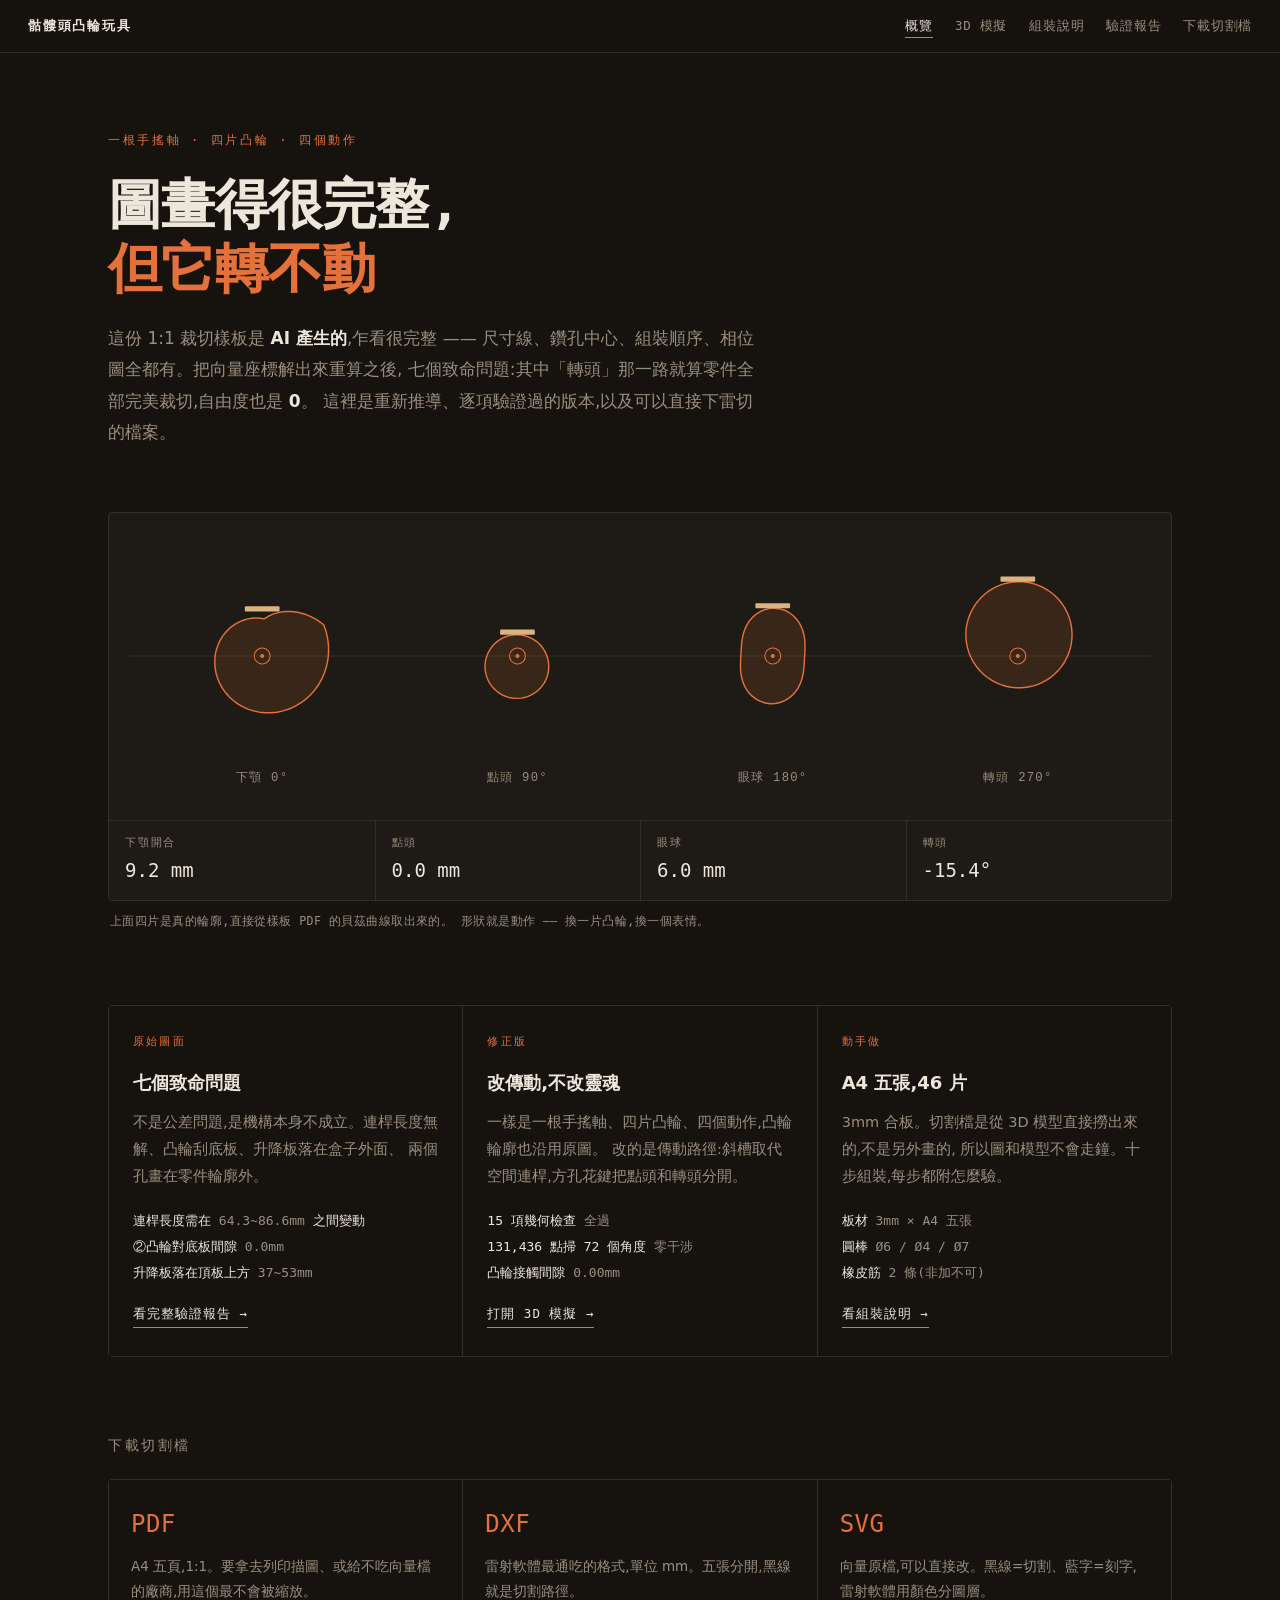
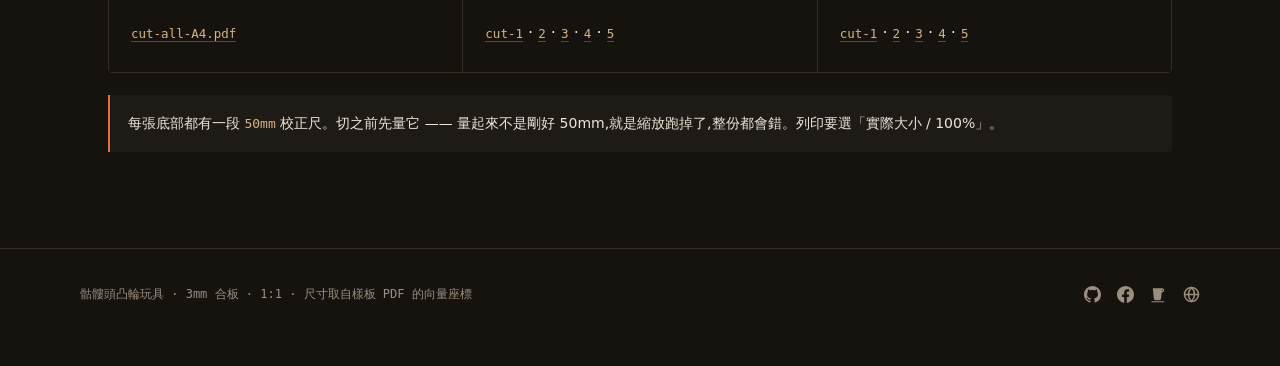
==== commit eaae0d83: "chore: promo-footer 升到 v11（贊助文案不再用「長出」） 「咖啡因進入亞澤體內，程式碼就會長出來」——「長出」是禁用的有機隱喻， 改成「程式碼就會自己寫完」。skill 樣板已在" ====
--- a/index.html
+++ b/index.html
@@ -191,7 +191,7 @@
   </span>
 </div></div>
 
-<!-- yz-promo-footer v10 | 三件套+BMC 注意力效果 | https://github.com/yazelin/promo-footer-skill -->
+<!-- yz-promo-footer v11 | 三件套+BMC 注意力效果 | https://github.com/yazelin/promo-footer-skill -->
 <script>
 (function(){"use strict";
 if(window.__yzPromoInit)return;window.__yzPromoInit=1;
@@ -202,7 +202,7 @@
 try{if(window.matchMedia&&matchMedia("(prefers-reduced-motion: reduce)").matches)return}catch(e){}
 var REPO="skull-cam-toy",INJECT=false,ADDBLOG=true;
 var GH=REPO?"https://github.com/yazelin/"+REPO:"https://github.com/yazelin";
-var LINES=["嘿，這裡這裡，我是咖啡按鈕","我是一顆很努力的按鈕，求被點一下","噓，亞澤不知道我在偷偷拉贊助","你看我跳得這麼賣力，不請一杯嗎？","不請也沒關係，你來玩我就很開心","免費給你玩的，想寵亞澤再說","一杯咖啡，是下一個作品的燃料","你的咖啡會變成下一個作品，真的","咖啡因進入亞澤體內，程式碼就會長出來","亞澤說，有人請咖啡他會開心一整天","只是一杯咖啡，但亞澤會記得你","用愛發電中，咖啡因可提升發電效率","覺得好玩嗎？抖內一下下","這個網站沒有廣告，只有我這顆按鈕"];
+var LINES=["嘿，這裡這裡，我是咖啡按鈕","我是一顆很努力的按鈕，求被點一下","噓，亞澤不知道我在偷偷拉贊助","你看我跳得這麼賣力，不請一杯嗎？","不請也沒關係，你來玩我就很開心","免費給你玩的，想寵亞澤再說","一杯咖啡，是下一個作品的燃料","你的咖啡會變成下一個作品，真的","咖啡因進入亞澤體內，程式碼就會自己寫完","亞澤說，有人請咖啡他會開心一整天","只是一杯咖啡，但亞澤會記得你","用愛發電中，咖啡因可提升發電效率","覺得好玩嗎？抖內一下下","這個網站沒有廣告，只有我這顆按鈕"];
 var ICONS={blog:'<svg viewBox="0 0 24 24" width="18" height="18" fill="currentColor" aria-hidden="true"><path d="M12 2C6.48 2 2 6.48 2 12s4.48 10 10 10 10-4.48 10-10S17.52 2 12 2zm-1 17.93c-3.95-.49-7-3.85-7-7.93 0-.62.08-1.21.21-1.79L9 15v1c0 1.1.9 2 2 2v1.93zm6.9-2.54c-.26-.81-1-1.39-1.9-1.39h-1v-3c0-.55-.45-1-1-1H8v-2h2c.55 0 1-.45 1-1V7h2c1.1 0 2-.9 2-2v-.41c2.93 1.19 5 4.06 5 7.41 0 2.08-.8 3.97-2.1 5.39z"/></svg>',gh:'<svg viewBox="0 0 24 24" width="18" height="18" fill="currentColor" aria-hidden="true"><path d="M12 .297c-6.63 0-12 5.373-12 12 0 5.303 3.438 9.8 8.205 11.385.6.113.82-.258.82-.577 0-.285-.01-1.04-.015-2.04-3.338.724-4.042-1.61-4.042-1.61C4.422 18.07 3.633 17.7 3.633 17.7c-1.087-.744.084-.729.084-.729 1.205.084 1.838 1.236 1.838 1.236 1.07 1.835 2.809 1.305 3.495.998.108-.776.417-1.305.76-1.605-2.665-.3-5.466-1.332-5.466-5.93 0-1.31.465-2.38 1.235-3.22-.135-.303-.54-1.523.105-3.176 0 0 1.005-.322 3.3 1.23.96-.267 1.98-.399 3-.405 1.02.006 2.04.138 3 .405 2.28-1.552 3.285-1.23 3.285-1.23.645 1.653.24 2.873.12 3.176.765.84 1.23 1.91 1.23 3.22 0 4.61-2.805 5.625-5.475 5.92.42.36.81 1.096.81 2.22 0 1.606-.015 2.896-.015 3.286 0 .315.21.69.825.57C20.565 22.092 24 17.592 24 12.297c0-6.627-5.373-12-12-12"/></svg>',fb:'<svg viewBox="0 0 24 24" width="18" height="18" fill="currentColor" aria-hidden="true"><path d="M9.101 23.691v-7.98H6.627v-3.667h2.474v-1.58c0-4.085 1.848-5.978 5.858-5.978.401 0 .955.042 1.468.103a8.68 8.68 0 0 1 1.141.195v3.325a8.623 8.623 0 0 0-.653-.036 26.805 26.805 0 0 0-.733-.009c-.707 0-1.259.096-1.675.309a1.686 1.686 0 0 0-.679.622c-.258.42-.374.995-.374 1.752v1.297h3.919l-.386 2.103-.287 1.564h-3.246v8.245C19.396 23.238 24 18.179 24 12.044c0-6.627-5.373-12-12-12s-12 5.373-12 12c0 5.628 3.874 10.35 9.101 11.647Z"/></svg>',bmc:'<svg viewBox="0 0 24 24" width="18" height="18" fill="currentColor" aria-hidden="true"><path d="M20.216 6.415l-.132-.666c-.119-.598-.388-1.163-1.001-1.379-.197-.069-.42-.098-.57-.241-.152-.143-.196-.366-.231-.572-.065-.378-.125-.756-.192-1.133-.057-.325-.102-.69-.25-.987-.195-.4-.597-.634-.996-.788a5.723 5.723 0 00-.626-.194c-1-.263-2.05-.36-3.077-.416a25.834 25.834 0 00-3.7.062c-.915.083-1.88.184-2.75.5-.318.116-.646.256-.888.501-.297.302-.393.77-.177 1.146.154.267.415.456.692.58.36.162.737.284 1.123.366 1.075.238 2.189.331 3.287.37 1.218.05 2.437.01 3.65-.118.299-.033.598-.073.896-.119.352-.054.578-.513.474-.834-.124-.383-.457-.531-.834-.473-.466.074-.96.108-1.382.146-1.177.08-2.358.082-3.536.006a22.228 22.228 0 01-1.157-.107c-.086-.01-.18-.025-.258-.036-.243-.036-.484-.08-.724-.13-.111-.027-.111-.185 0-.212h.005c.277-.06.557-.108.838-.147h.002c.131-.009.263-.032.394-.048a25.076 25.076 0 013.426-.12c.674.019 1.347.067 2.017.144l.228.031c.267.04.533.088.798.145.392.085.895.113 1.07.542.055.137.08.288.111.431l.319 1.484a.237.237 0 01-.199.284h-.003c-.037.006-.075.01-.112.015a36.704 36.704 0 01-4.743.295 37.059 37.059 0 01-4.699-.304c-.14-.017-.293-.042-.417-.06-.326-.048-.649-.108-.973-.161-.393-.065-.768-.032-1.123.161-.29.16-.527.404-.675.701-.154.316-.199.66-.267 1-.069.34-.176.707-.135 1.056.087.753.613 1.365 1.37 1.502a39.69 39.69 0 0011.343.376.483.483 0 01.535.53l-.071.697-1.018 9.907c-.041.41-.047.832-.125 1.237-.122.637-.553 1.028-1.182 1.171-.577.131-1.165.2-1.756.205-.656.004-1.31-.025-1.966-.022-.699.004-1.556-.06-2.095-.58-.475-.458-.54-1.174-.605-1.793l-.731-7.013-.322-3.094c-.037-.351-.286-.695-.678-.678-.336.015-.718.3-.678.679l.228 2.185.949 9.112c.147 1.344 1.174 2.068 2.446 2.272.742.12 1.503.144 2.257.156.966.016 1.942.053 2.892-.122 1.408-.258 2.465-1.198 2.616-2.657.34-3.332.683-6.663 1.024-9.995l.215-2.087a.484.484 0 01.39-.426c.402-.078.787-.212 1.074-.518.455-.488.546-1.124.385-1.766zm-1.478.772c-.145.137-.363.201-.578.233-2.416.359-4.866.54-7.308.46-1.748-.06-3.477-.254-5.207-.498-.17-.024-.353-.055-.47-.18-.22-.236-.111-.71-.054-.995.052-.26.152-.609.463-.646.484-.057 1.046.148 1.526.22.577.088 1.156.159 1.737.212 2.48.226 5.002.19 7.472-.14.45-.06.899-.13 1.345-.21.399-.072.84-.206 1.08.206.166.281.188.657.162.974a.544.544 0 01-.169.364zm-6.159 3.9c-.862.37-1.84.788-3.109.788a5.884 5.884 0 01-1.569-.217l.877 9.004c.065.78.717 1.38 1.5 1.38 0 0 1.243.065 1.658.065.447 0 1.786-.065 1.786-.065.783 0 1.434-.6 1.499-1.38l.94-9.95a3.996 3.996 0 00-1.322-.238c-.826 0-1.491.284-2.26.613z"/></svg>'};
 var CSS="@keyframes yzIdle{0%,55%,100%{transform:translateY(0)}62%{transform:translateY(-4px)}70%{transform:translateY(0)}78%{transform:translateY(-2px)}84%{transform:translateY(0)}}"+
 ".yz-idle{animation:yzIdle 2.6s ease-in-out infinite}"+
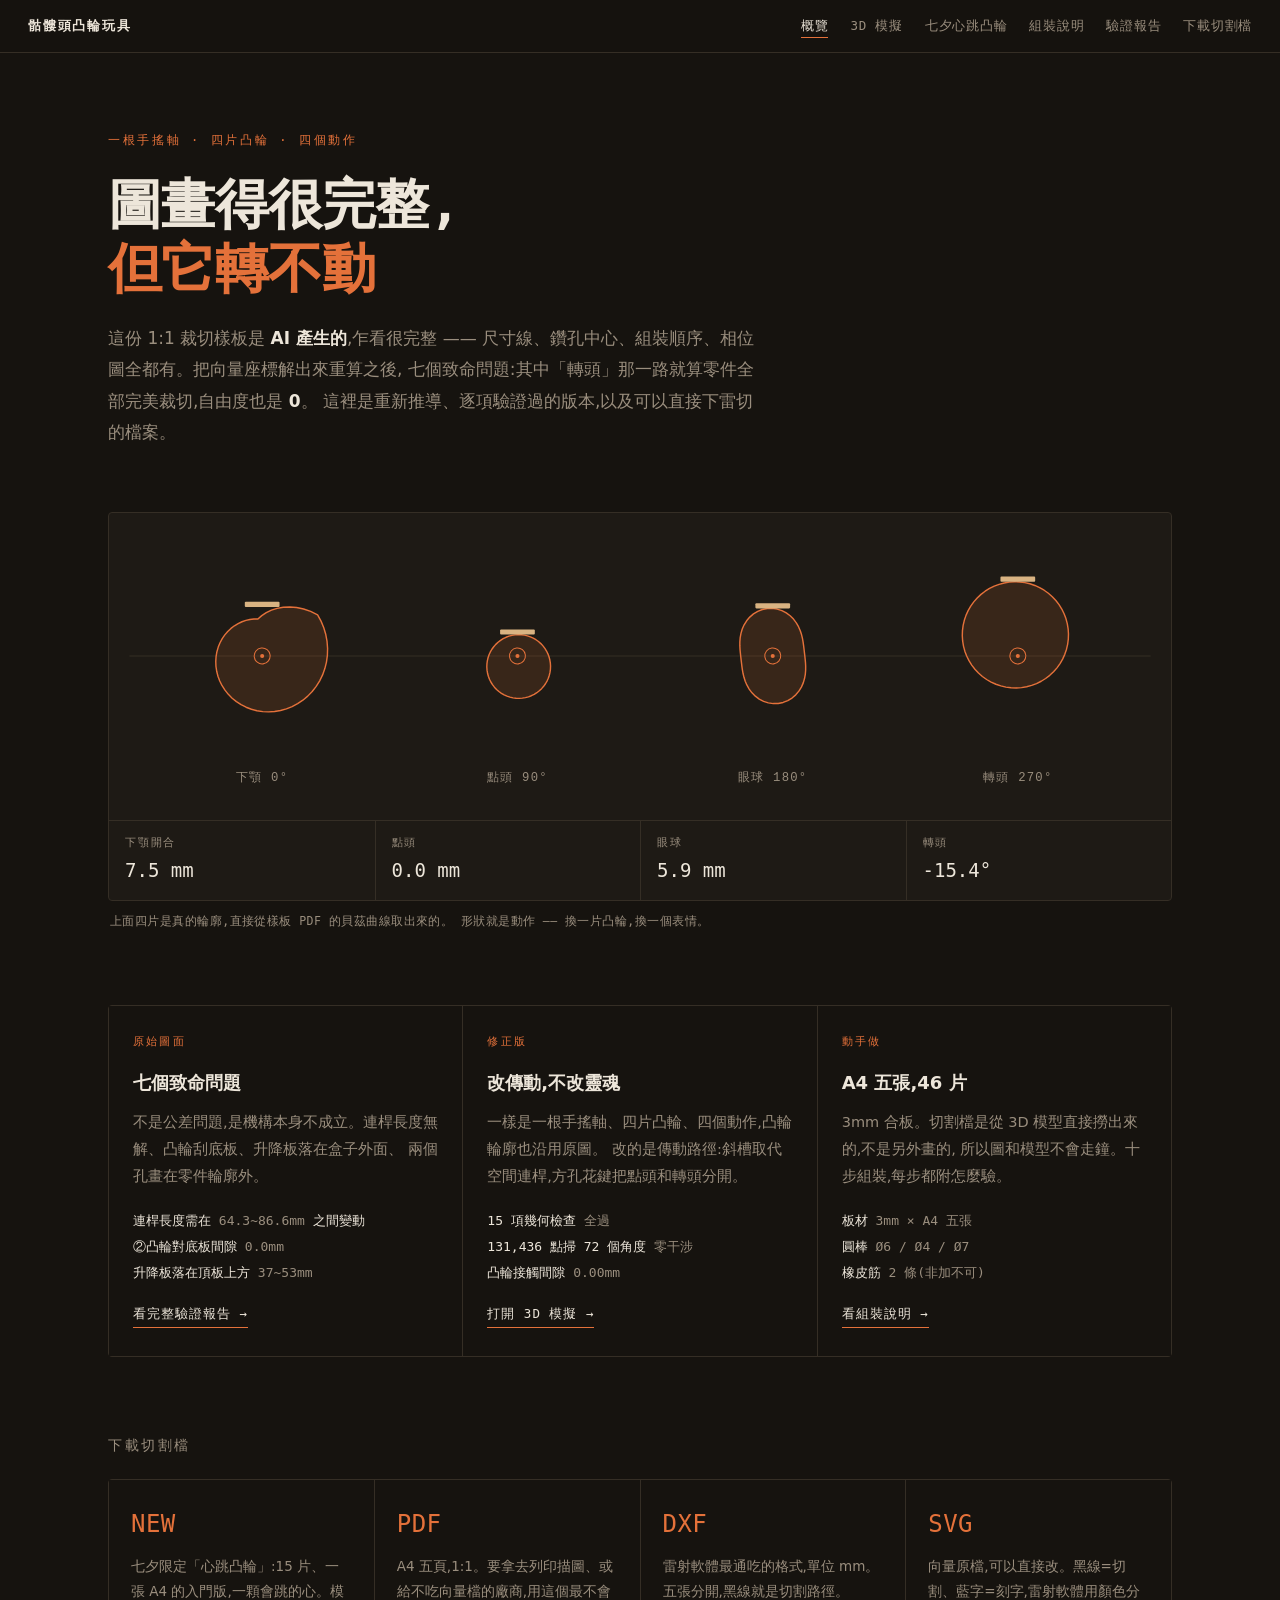
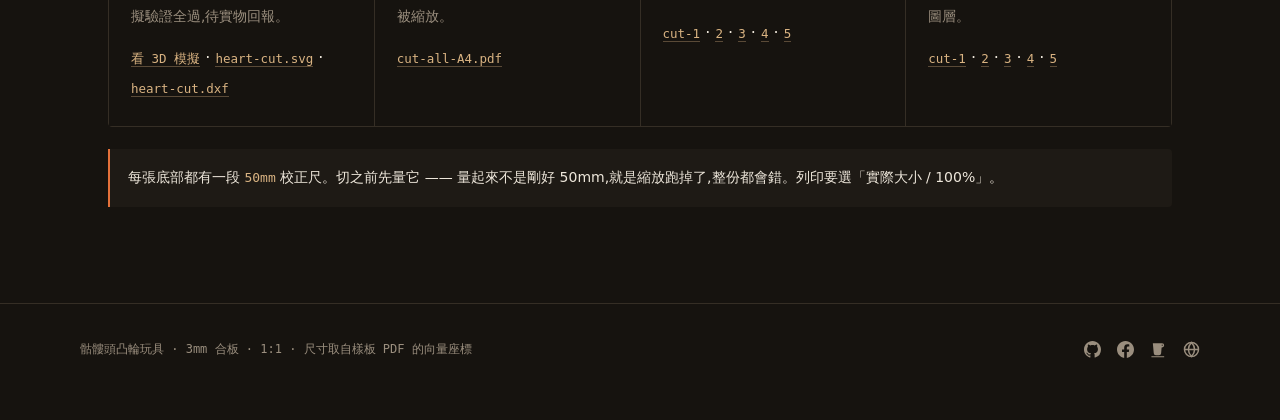
==== commit e06274d5: "feat: 七夕限定「心跳凸輪」入門版——heart.html 3D 模擬+8 項整圈檢查,切割檔由模型產生(15 片一張 A4),站內導覽與下載區同步 Co-Authored-By: Claude " ====
--- a/index.html
+++ b/index.html
@@ -11,6 +11,7 @@
 <nav class="nav"><a class="brand" href="./">骷髏頭凸輪玩具</a>
   <a href="./" class="on">概覽</a>
   <a href="sim.html">3D 模擬</a>
+  <a href="heart.html">七夕心跳凸輪</a>
   <a href="assembly.html">組裝說明</a>
   <a href="findings.html">驗證報告</a>
   <a href="#download">下載切割檔</a></nav>
@@ -79,6 +80,13 @@
 <section class="dl" id="download">
   <h2>下載切割檔</h2>
   <div class="dl-grid">
+    <div class="dl-item">
+      <div class="ext">NEW</div>
+      <p>七夕限定「心跳凸輪」:15 片、一張 A4 的入門版,一顆會跳的心。模擬驗證全過,待實物回報。</p>
+      <a href="heart.html">看 3D 模擬</a> ·
+      <a href="cut/heart-cut-1.svg" download>heart-cut.svg</a> ·
+      <a href="cut/heart-cut-1.dxf" download>heart-cut.dxf</a>
+    </div>
     <div class="dl-item">
       <div class="ext">PDF</div>
       <p>A4 五頁,1:1。要拿去列印描圖、或給不吃向量檔的廠商,用這個最不會被縮放。</p>
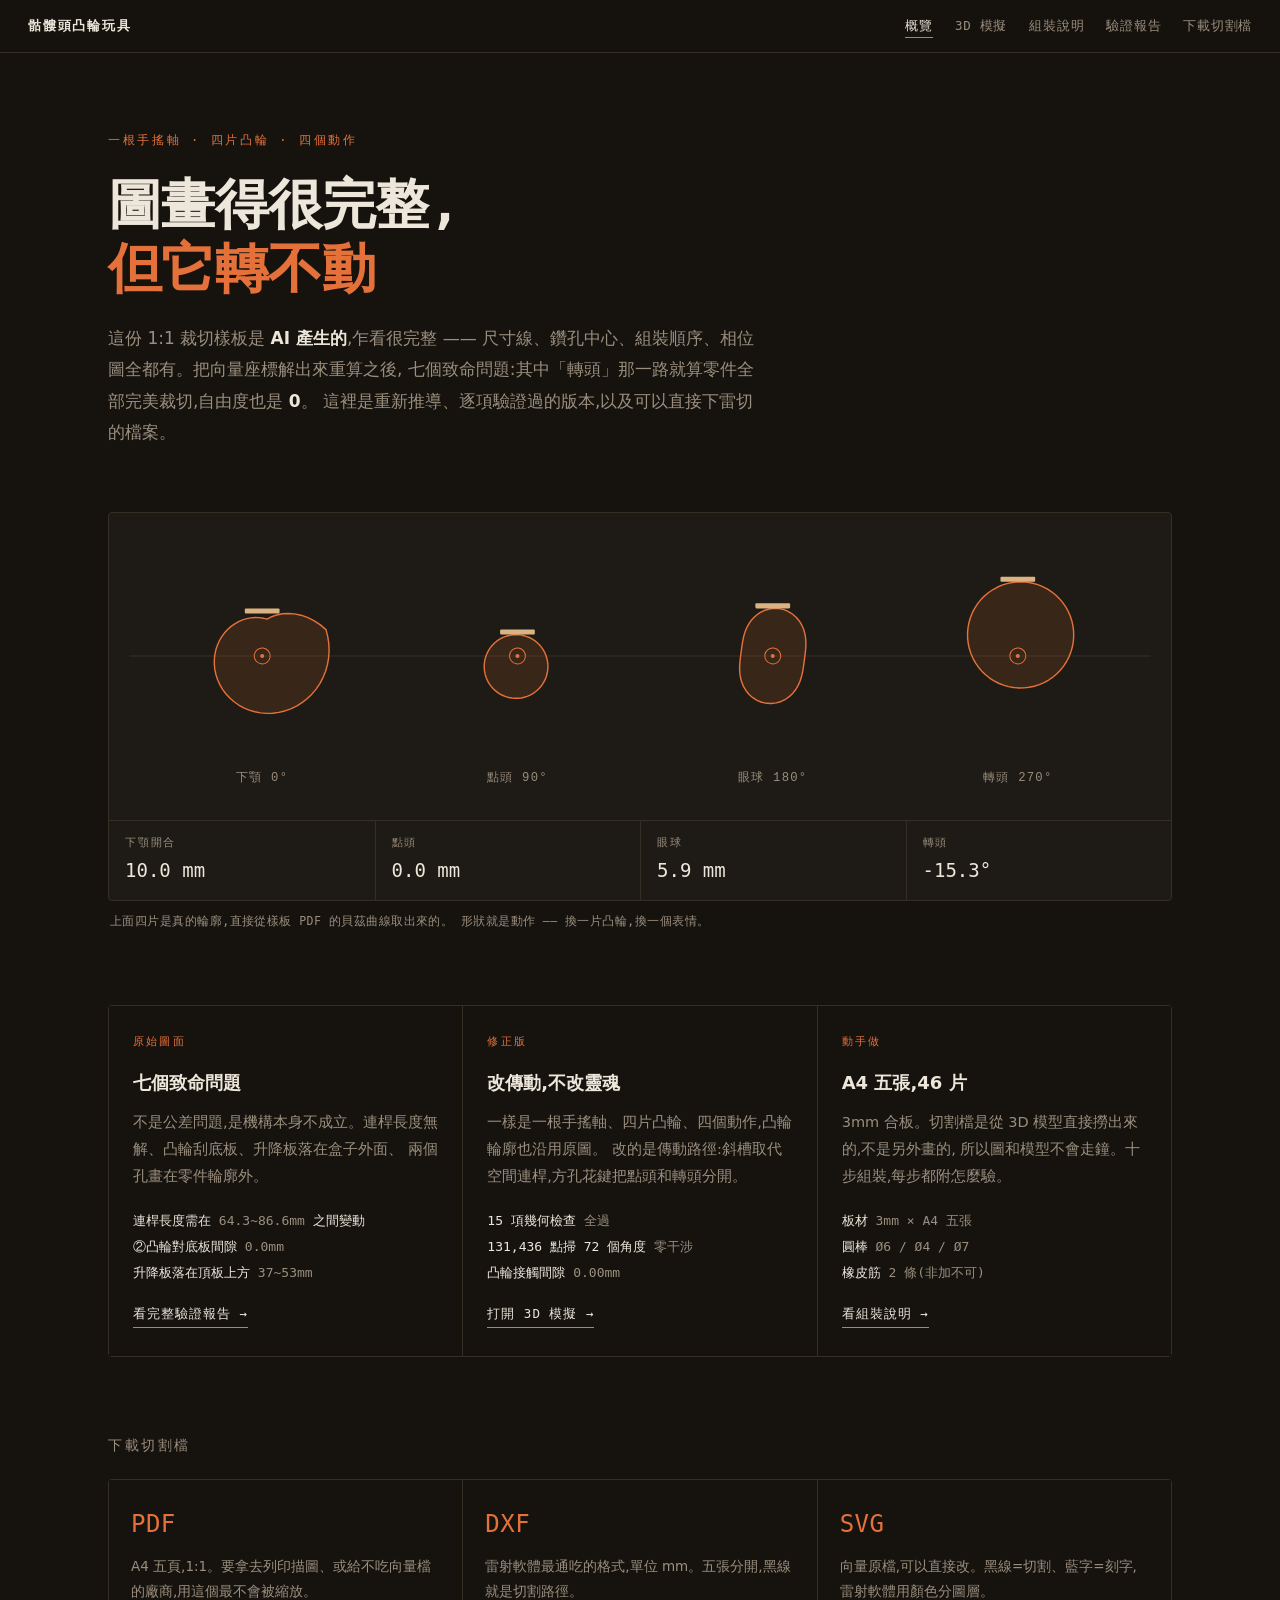
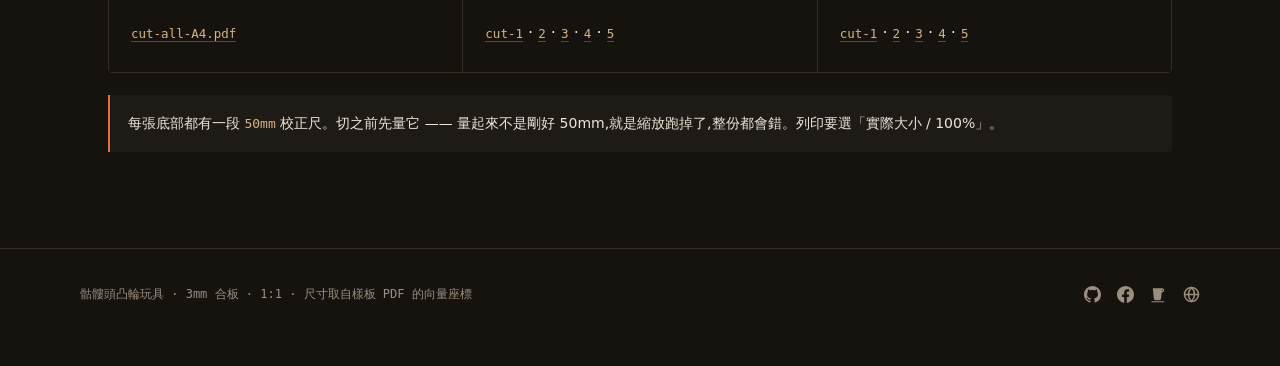
==== commit 2ac08bac: "feat(heart): 導片 2→4 圍成導套(防卡滯比 5→1.0)+零件自檢腳本(抓到心輪廓自交並修正);站內入口暫時下架當直播彩蛋 Co-Authored-By: Claude Fable 5" ====
--- a/index.html
+++ b/index.html
@@ -11,7 +11,6 @@
 <nav class="nav"><a class="brand" href="./">骷髏頭凸輪玩具</a>
   <a href="./" class="on">概覽</a>
   <a href="sim.html">3D 模擬</a>
-  <a href="heart.html">七夕心跳凸輪</a>
   <a href="assembly.html">組裝說明</a>
   <a href="findings.html">驗證報告</a>
   <a href="#download">下載切割檔</a></nav>
@@ -80,13 +79,6 @@
 <section class="dl" id="download">
   <h2>下載切割檔</h2>
   <div class="dl-grid">
-    <div class="dl-item">
-      <div class="ext">NEW</div>
-      <p>七夕限定「心跳凸輪」:15 片、一張 A4 的入門版,一顆會跳的心。模擬驗證全過,待實物回報。</p>
-      <a href="heart.html">看 3D 模擬</a> ·
-      <a href="cut/heart-cut-1.svg" download>heart-cut.svg</a> ·
-      <a href="cut/heart-cut-1.dxf" download>heart-cut.dxf</a>
-    </div>
     <div class="dl-item">
       <div class="ext">PDF</div>
       <p>A4 五頁,1:1。要拿去列印描圖、或給不吃向量檔的廠商,用這個最不會被縮放。</p>
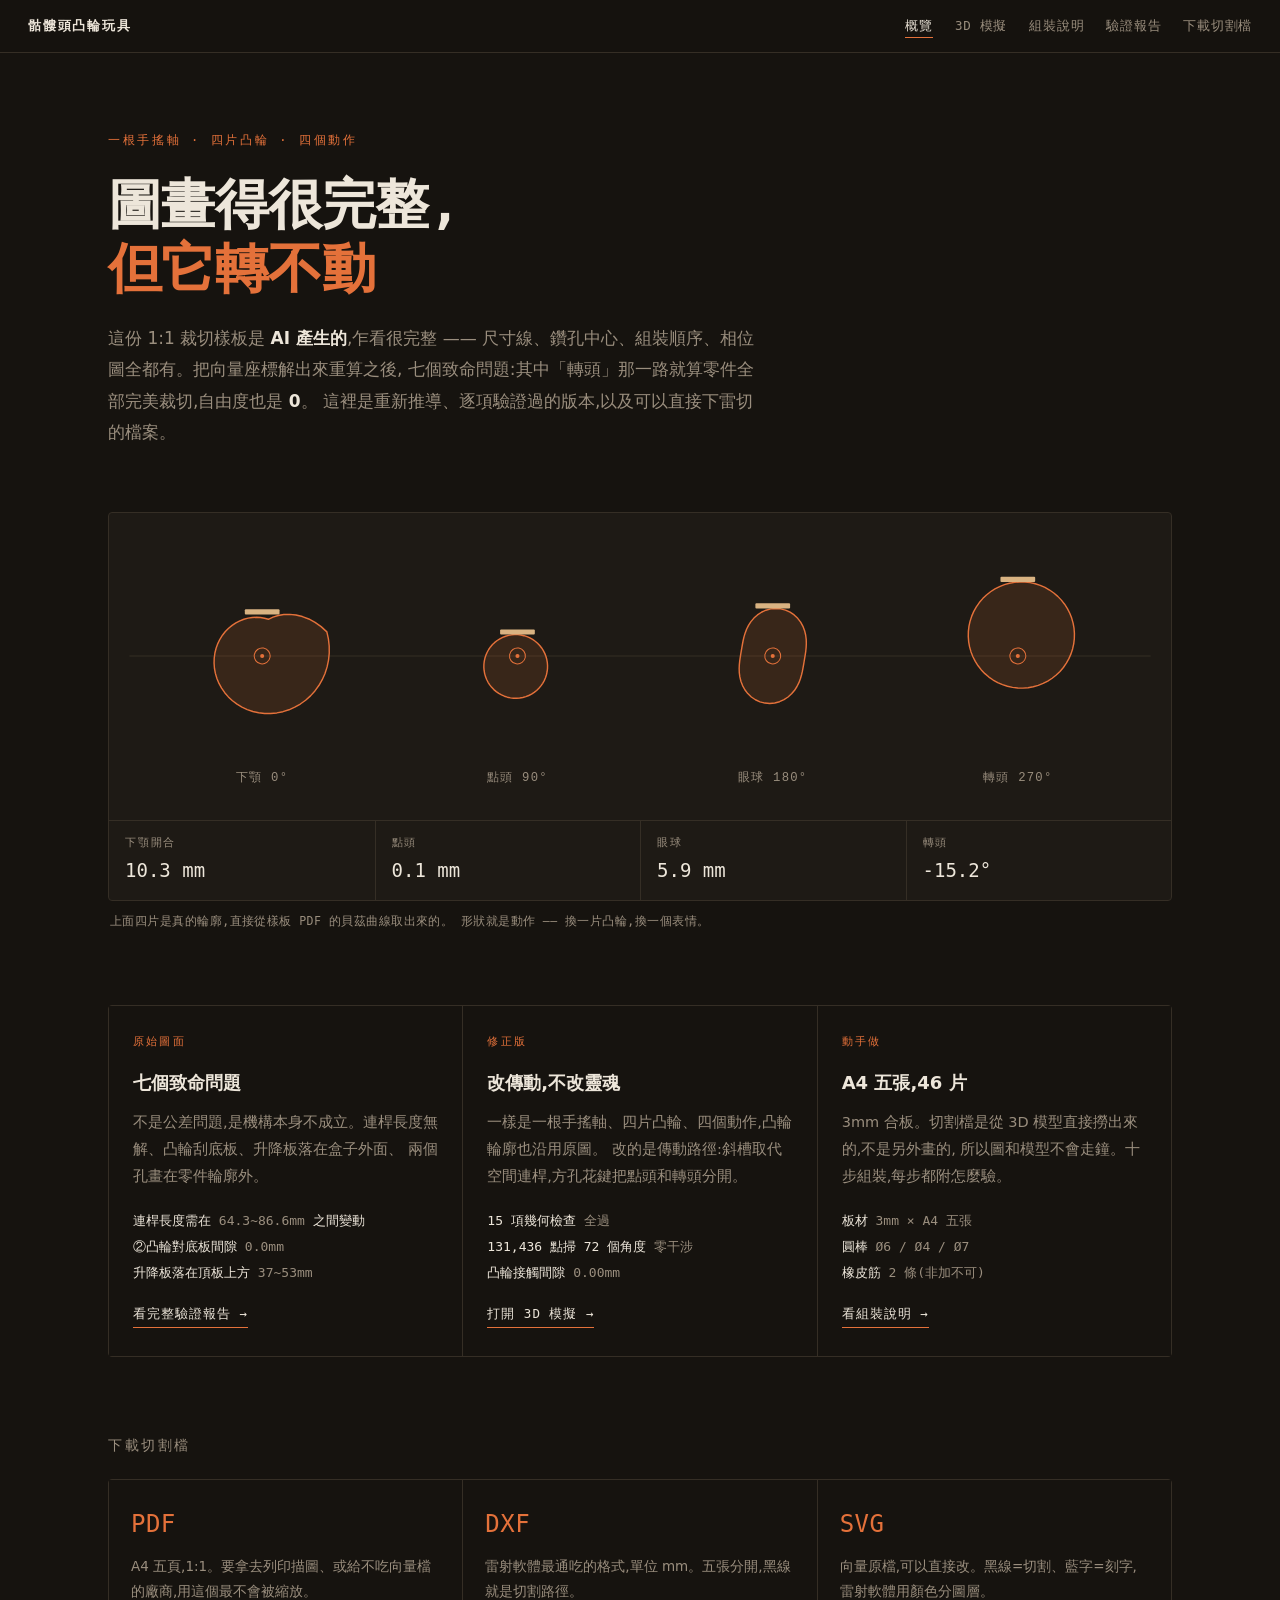
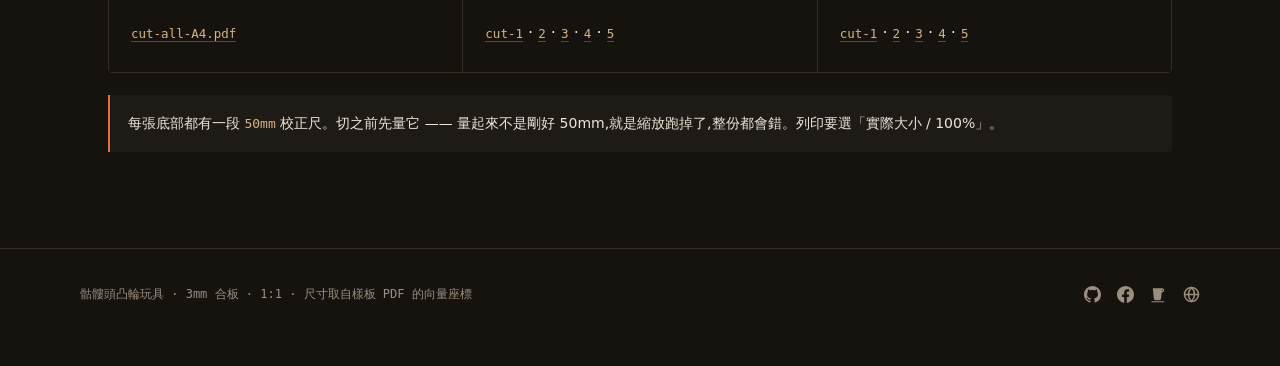
==== commit eca99f97: "og: 全站加 Open Graph 標籤與 og.jpg(實體成品照 1200x630) Co-Authored-By: Claude Fable 5 <noreply@anthropic.com>" ====
--- a/index.html
+++ b/index.html
@@ -5,6 +5,12 @@
 <meta name="viewport" content="width=device-width,initial-scale=1">
 <title>骷髏頭凸輪玩具 · 一根手搖軸,四個動作</title>
 <meta name="description" content="一份 AI 產生的 1:1 裁切樣板,圖面很完整但機構轉不動。把向量座標解出來重算、修好、驗證,並附上可直接下雷切的檔案與組裝說明。">
+<meta property="og:type" content="website">
+<meta property="og:title" content="骷髏頭凸輪玩具 · 一根手搖軸,四個動作">
+<meta property="og:description" content="一份 AI 產生的 1:1 裁切樣板,圖面很完整但機構轉不動。把向量座標解出來重算、修好、驗證,並附上可直接下雷切的檔案與組裝說明。">
+<meta property="og:image" content="https://yazelin.github.io/skull-cam-toy/assets/og.jpg">
+<meta property="og:url" content="https://yazelin.github.io/skull-cam-toy/">
+<meta name="twitter:card" content="summary_large_image">
 <link rel="stylesheet" href="site.css">
 </head>
 <body>
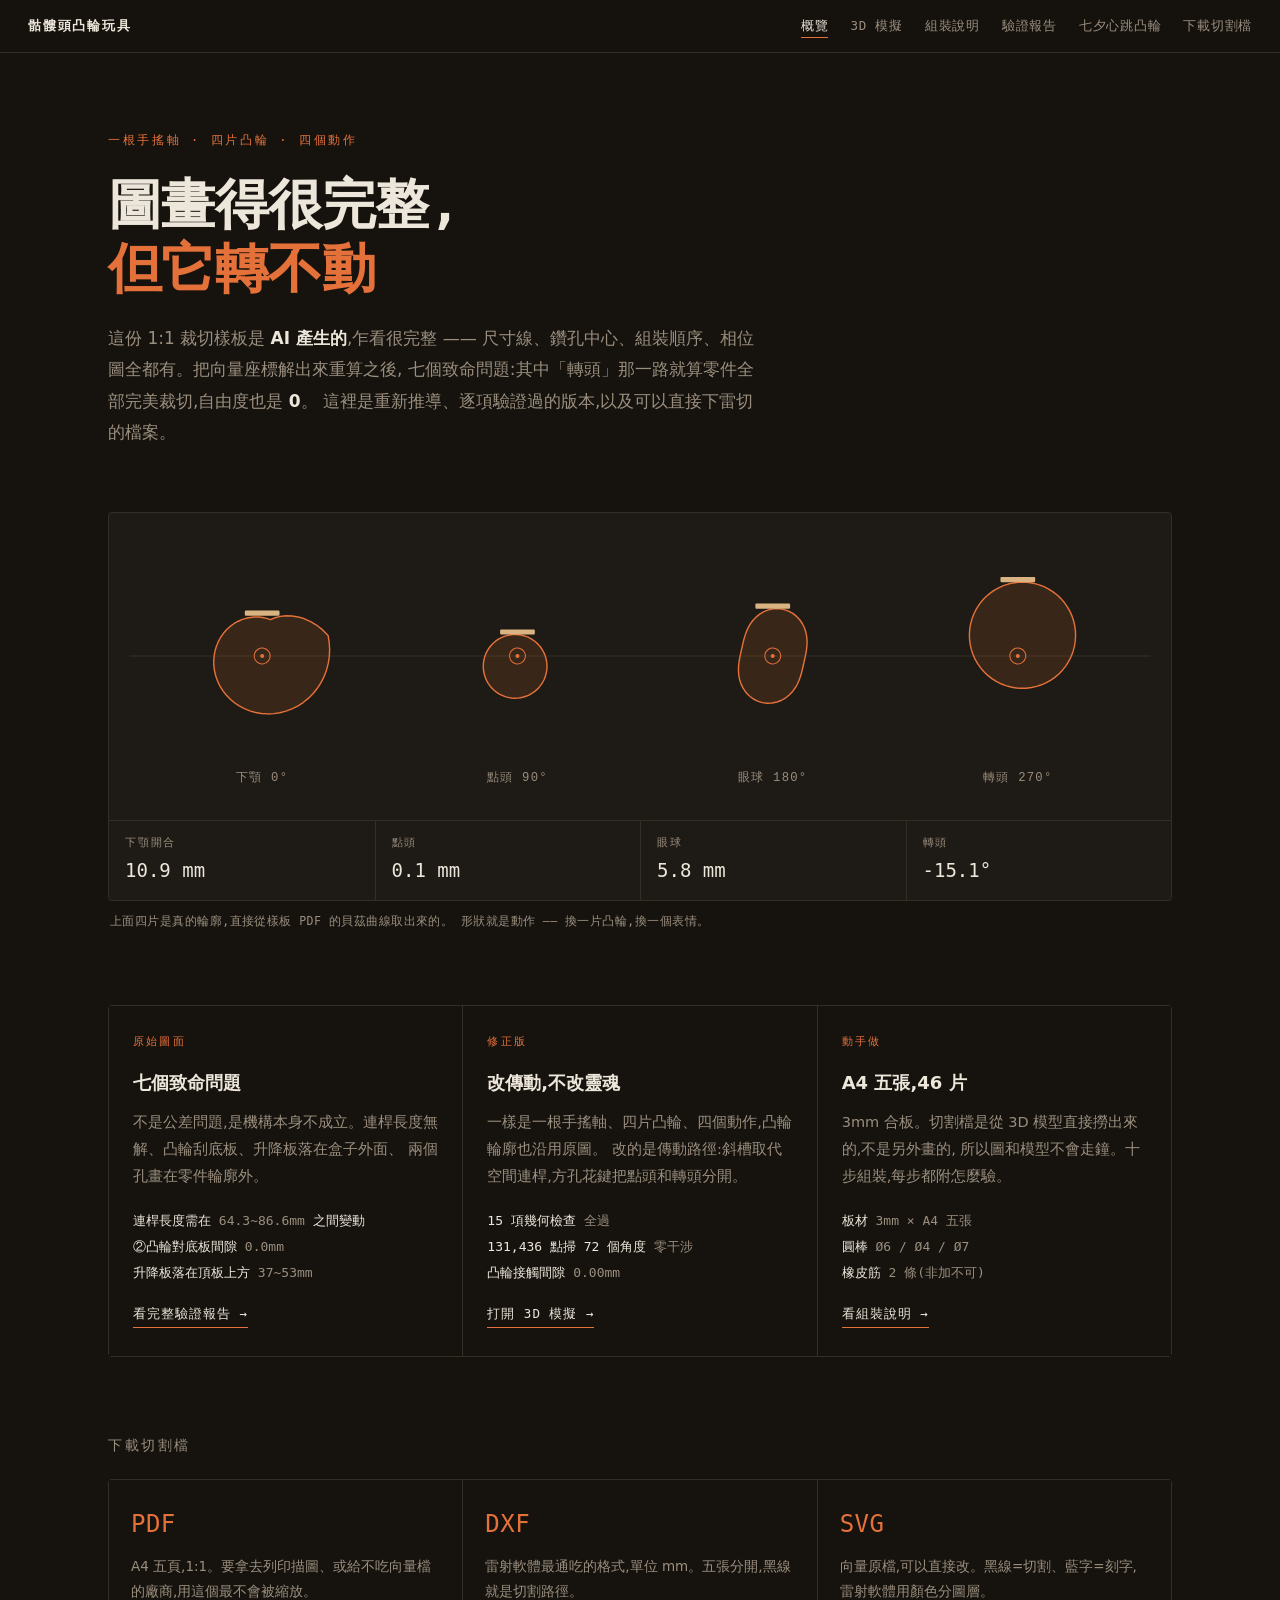
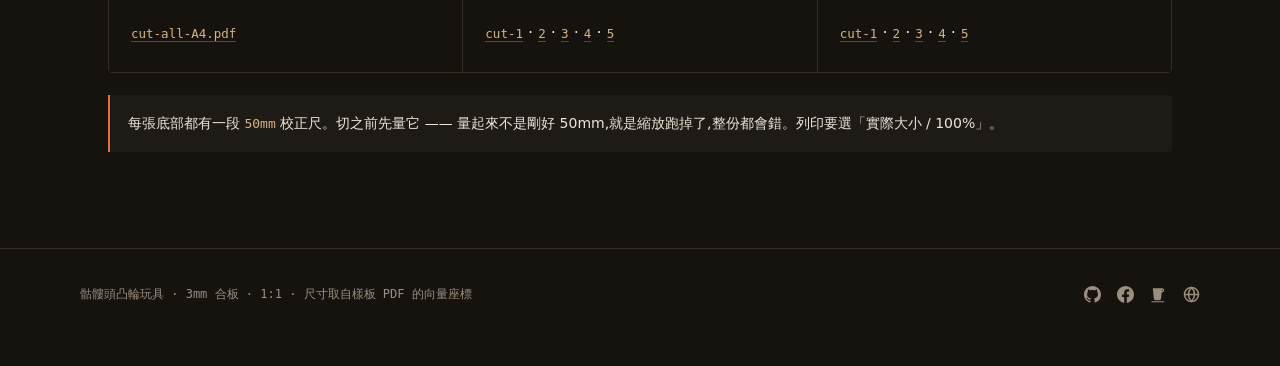
==== commit 6d183fb1: "reveal: 心跳凸輪解除隱藏(README+全站導覽入口,直播已揭曉) Co-Authored-By: Claude Fable 5 <noreply@anthropic.com>" ====
--- a/index.html
+++ b/index.html
@@ -19,6 +19,7 @@
   <a href="sim.html">3D 模擬</a>
   <a href="assembly.html">組裝說明</a>
   <a href="findings.html">驗證報告</a>
+  <a href="heart.html">七夕心跳凸輪</a>
   <a href="#download">下載切割檔</a></nav>
 
 <header class="hero">
